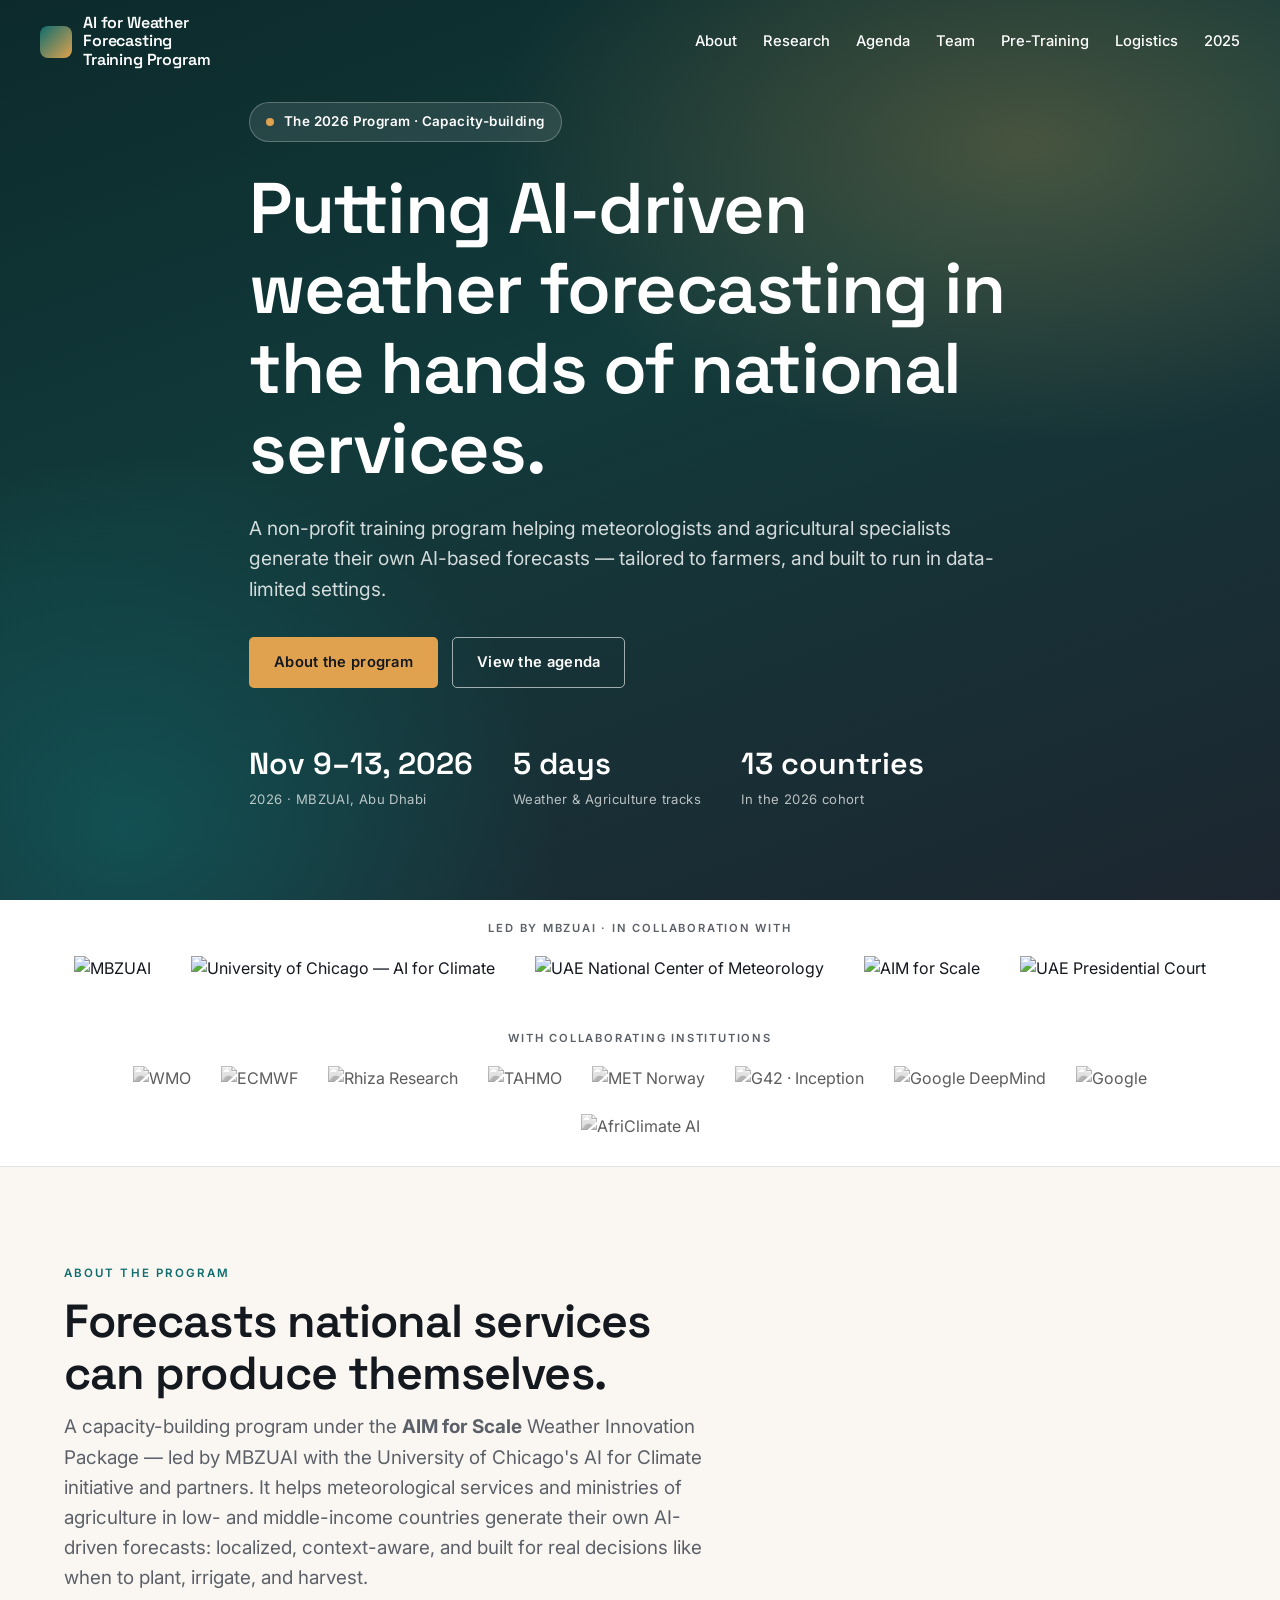
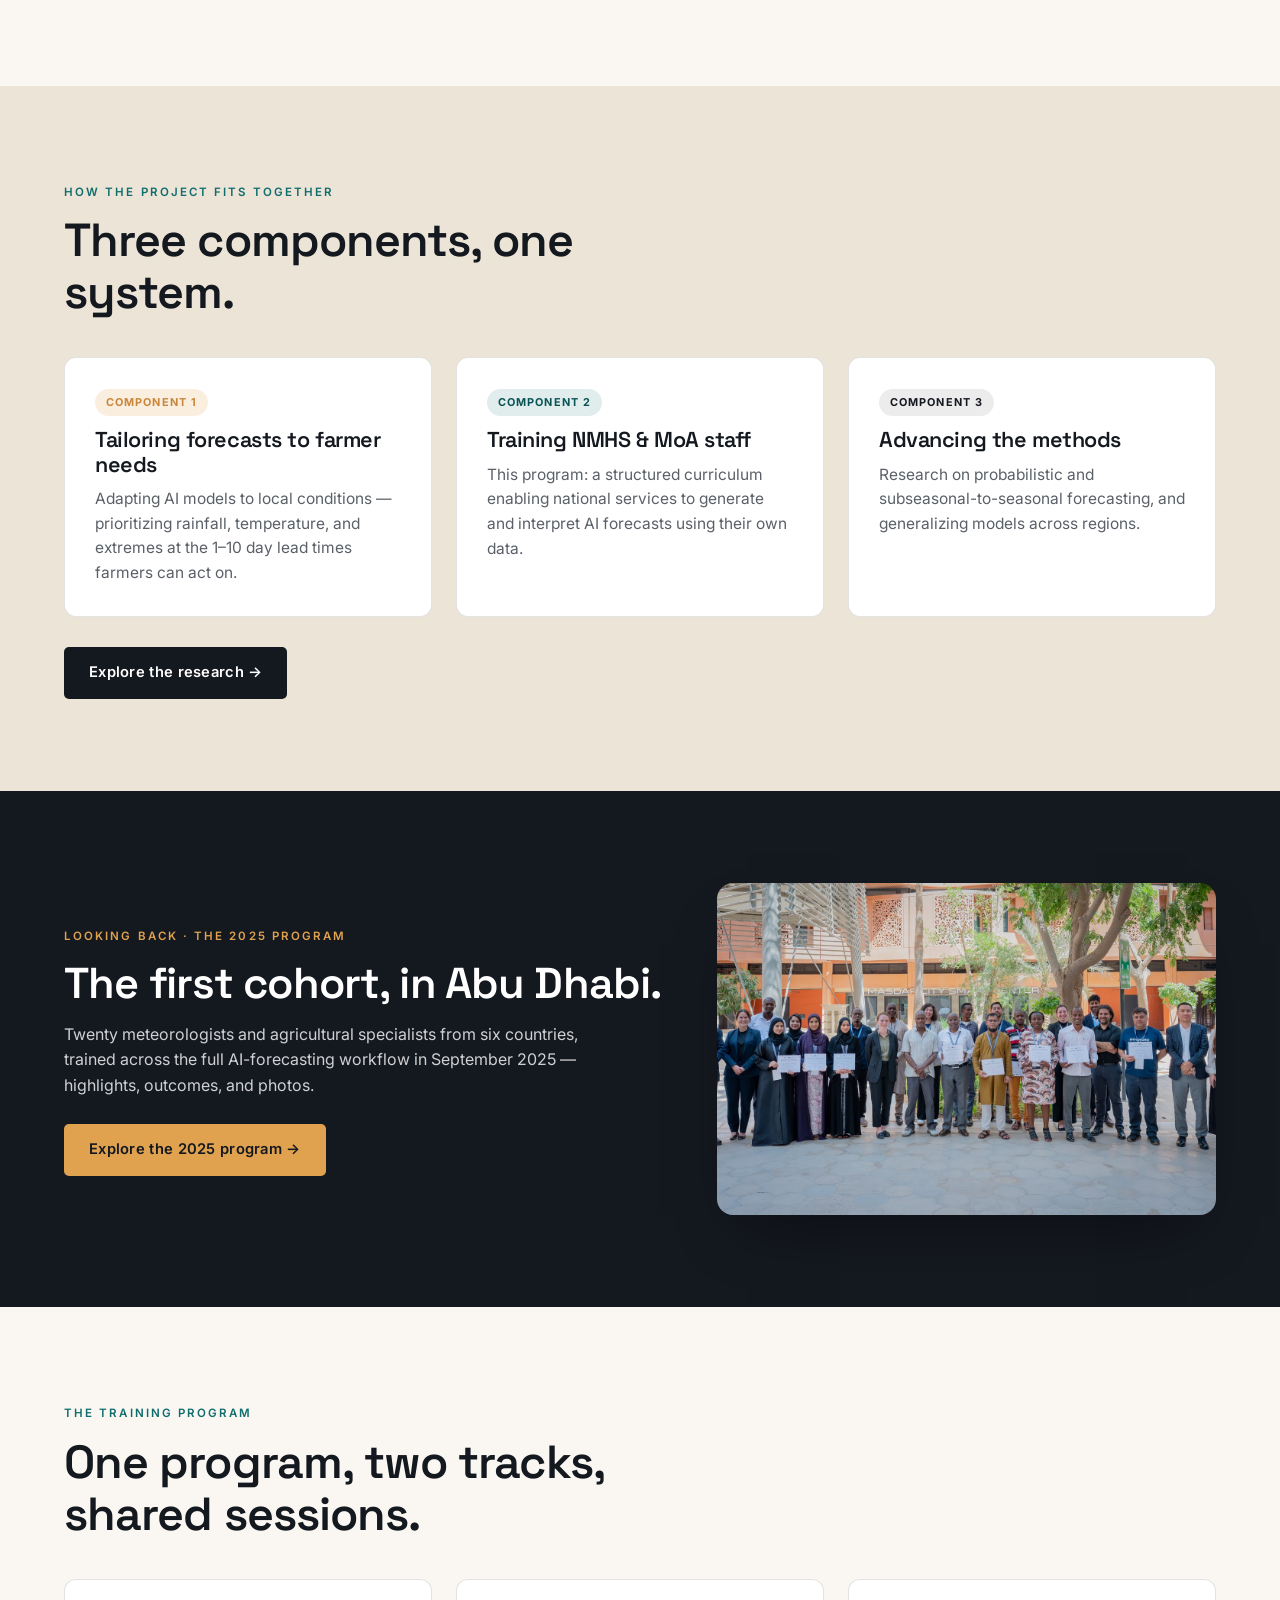
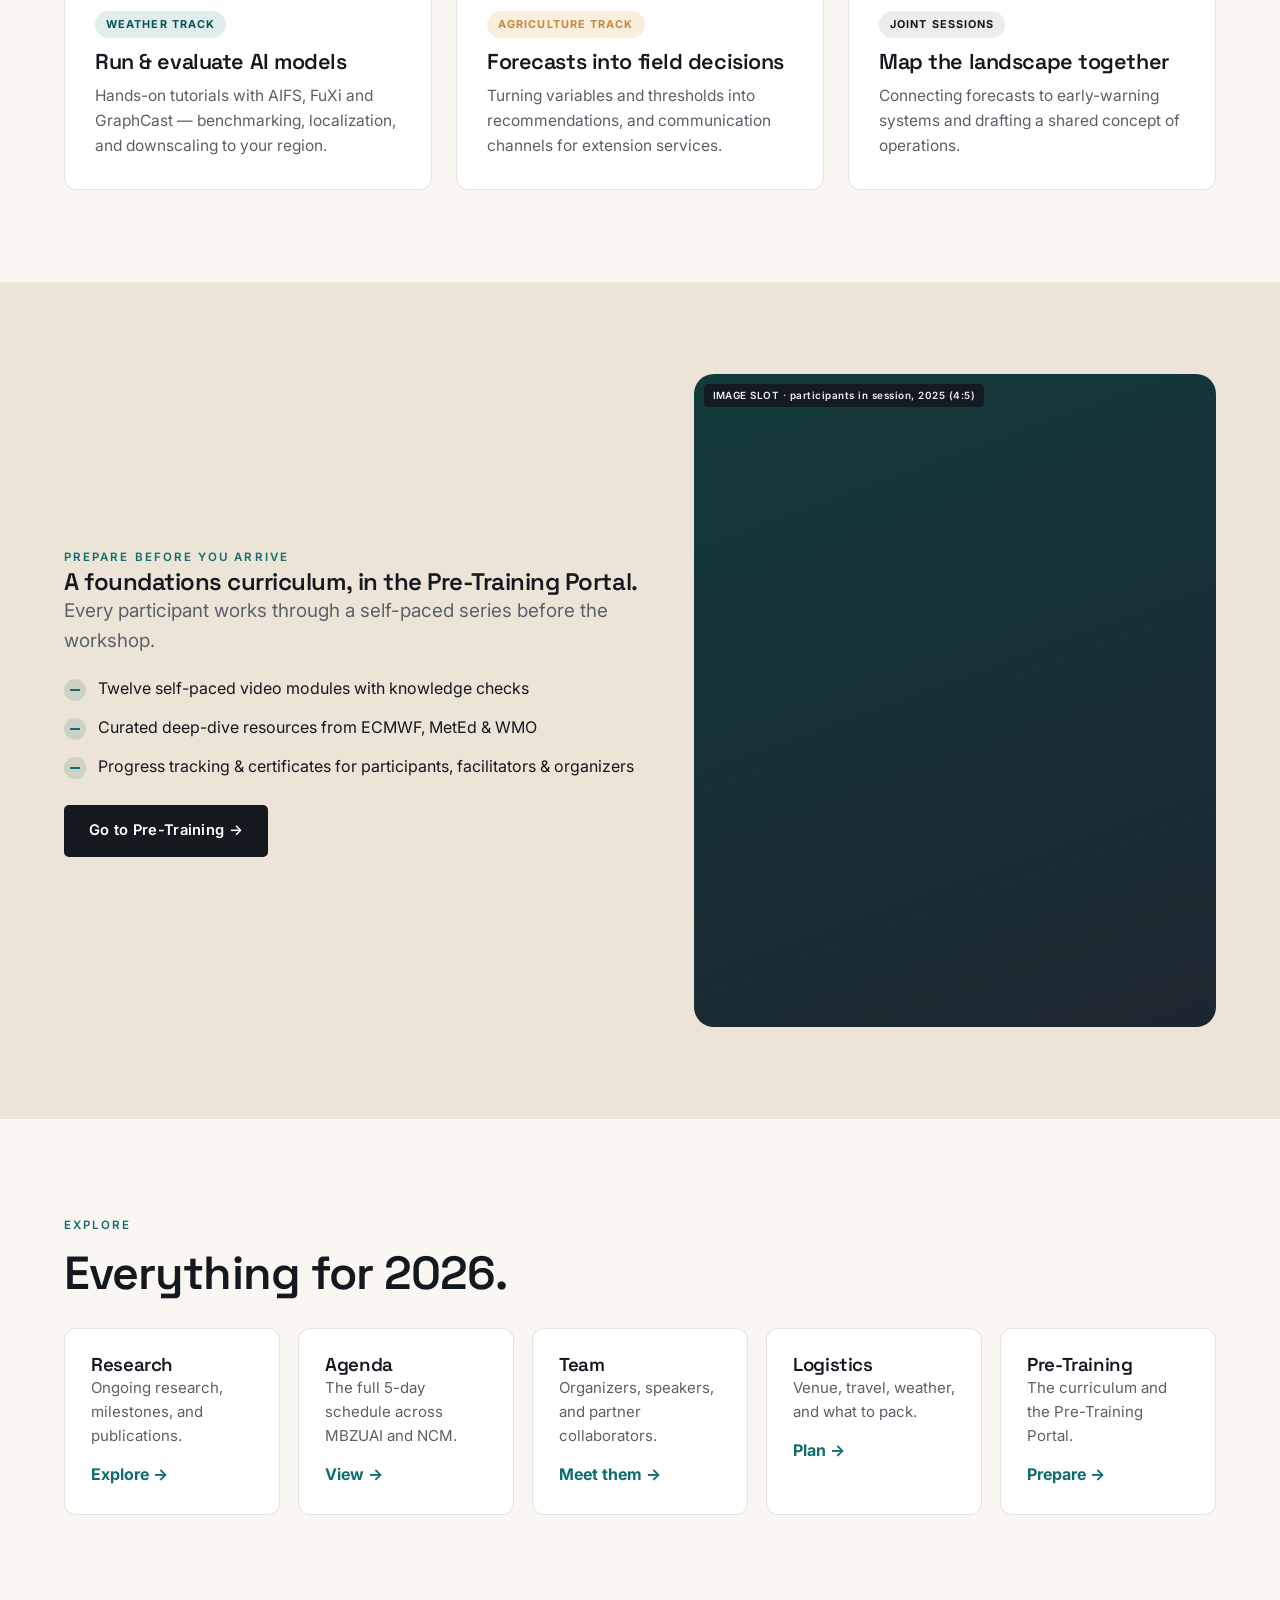
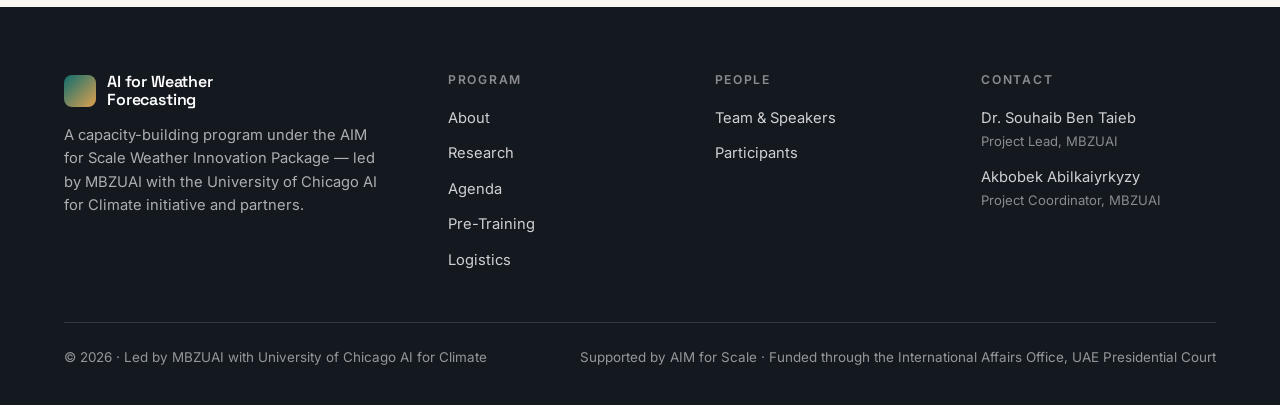
==== index.html @ da076595 "Add files via upload" ====
<!DOCTYPE html>
<html lang="en">
<head>
<meta charset="UTF-8">
<meta name="viewport" content="width=device-width, initial-scale=1.0">
<title>AI for Weather Forecasting Training Program · MBZUAI · AIM for Scale</title>
<meta name="description" content="A non-profit capacity-building program helping national meteorological services and ministries of agriculture generate AI-driven weather forecasts for farmers. The 2026 program · November 9–13, 2026 · MBZUAI, Abu Dhabi.">
<link rel="preconnect" href="https://fonts.googleapis.com">
<link rel="preconnect" href="https://fonts.gstatic.com" crossorigin>
<link href="https://fonts.googleapis.com/css2?family=Space+Grotesk:wght@400;500;600;700&family=Inter:wght@400;500;600;700&display=swap" rel="stylesheet">
<link rel="stylesheet" href="styles.css">
<style>
/* homepage-only hero */
.hero{position:relative;min-height:100vh;display:flex;align-items:center;color:#fff;overflow:hidden}
.hero-bg{position:absolute;inset:0;background:linear-gradient(160deg,#0c2a2b 0%,#123a3b 42%,#1d2630 100%);z-index:0}
.hero-bg::after{content:"";position:absolute;inset:0;background:
  radial-gradient(900px 500px at 80% 16%,rgba(224,162,78,.26),transparent 60%),
  radial-gradient(720px 620px at 10% 92%,rgba(15,109,110,.5),transparent 60%)}
.hero .wrap{position:relative;z-index:2;padding-top:72px;padding-bottom:60px}
.hero h1{font-size:clamp(2.5rem,5.6vw,4.6rem);max-width:17ch}
.hero .lead{color:rgba(255,255,255,.82);font-size:1.2rem;margin:24px 0 32px}
.pill{display:inline-flex;align-items:center;gap:10px;background:rgba(255,255,255,.1);border:1px solid rgba(255,255,255,.25);
  padding:8px 16px;border-radius:100px;font-size:.84rem;font-weight:600;letter-spacing:.03em;margin-bottom:26px}
.pill .dot{width:8px;height:8px;border-radius:50%;background:var(--amber)}
.hero-cta{display:flex;gap:14px;flex-wrap:wrap}
.hero .btn-outline{border-color:rgba(255,255,255,.6);color:#fff}
.hero .btn-outline:hover{background:#fff;color:var(--ink);border-color:#fff}
/* homepage nav: fixed, transparent over the dark hero, solid on scroll */
.nav{position:fixed;top:0;left:0;right:0;transition:background .3s,box-shadow .3s,backdrop-filter .3s}
.nav.attop{background:transparent;box-shadow:none;backdrop-filter:none;-webkit-backdrop-filter:none}
.nav.attop .brand,.nav.attop .links a{color:#fff}
.nav.attop .links a:hover{color:var(--amber)}
.nav.attop .burger{color:#fff}
.hero-meta{display:flex;gap:40px;margin-top:52px;flex-wrap:wrap}
.hero-meta .k{font-family:var(--serif);font-size:1.9rem;font-weight:600}
.hero-meta .l{font-size:.82rem;color:rgba(255,255,255,.7);letter-spacing:.03em}
.play{position:absolute;inset:0;display:flex;align-items:center;justify-content:center;z-index:4;cursor:pointer;background:linear-gradient(160deg,rgba(12,42,43,.35),rgba(29,38,48,.55))}
.play .btncircle{width:80px;height:80px;border-radius:50%;background:var(--amber);display:flex;align-items:center;justify-content:center;box-shadow:0 12px 30px rgba(0,0,0,.35);transition:.2s}
.play:hover .btncircle{transform:scale(1.07)}
.play .btncircle::after{content:"";border-left:25px solid var(--ink);border-top:15px solid transparent;border-bottom:15px solid transparent;margin-left:6px}
.stat-row{display:grid;grid-template-columns:repeat(4,1fr);gap:20px;margin:44px 0 8px}
.stat{border-top:2px solid rgba(255,255,255,.2);padding-top:18px}
.stat .fig{font-family:var(--serif);font-size:clamp(2.4rem,4.6vw,3.6rem);font-weight:600;line-height:1}
.stat .cap{color:rgba(255,255,255,.65);font-size:.9rem;margin-top:8px}
.flags{display:flex;gap:10px;flex-wrap:wrap;margin-top:16px}
.flags .flagchip{background:rgba(255,255,255,.08);border-color:rgba(255,255,255,.15);color:#fff}
.quotes{display:grid;grid-template-columns:1fr 1fr;gap:22px;margin-top:52px}
.quote{background:rgba(255,255,255,.05);border:1px solid rgba(255,255,255,.12);border-radius:16px;padding:32px}
.quote .qm{font-family:var(--serif);font-size:3rem;color:var(--amber);line-height:.5;height:24px}
.quote p{font-size:1.08rem;color:rgba(255,255,255,.92);margin:8px 0 18px}
.quote .who{display:flex;align-items:center;gap:12px}
.quote .who .av{width:42px;height:42px;border-radius:50%;background:linear-gradient(135deg,var(--teal),var(--amber));flex:0 0 auto}
.quote .who .nm{font-weight:600;font-size:.92rem}
.quote .who .rl{font-size:.8rem;color:rgba(255,255,255,.6)}
.tag-ph{display:inline-block;font-size:.64rem;font-weight:700;letter-spacing:.07em;color:var(--amber);border:1px dashed var(--amber);border-radius:4px;padding:2px 7px;margin-left:8px}
.gal{display:grid;grid-template-columns:repeat(4,1fr);grid-auto-rows:170px;gap:14px;margin-top:40px}
.gal .cell{background:var(--sand-2);border-radius:12px;position:relative}
.gal .cell.tall{grid-row:span 2}.gal .cell.wide{grid-column:span 2}
.gal .cell::before{content:"◱ Ed.1 photo";position:absolute;top:12px;left:12px;font-size:.7rem;color:rgba(20,24,31,.4);font-weight:600}
.split{display:grid;grid-template-columns:1.05fr .95fr;gap:52px;align-items:center}
.checklist{list-style:none;margin-top:20px;display:grid;gap:13px}
.checklist li{display:flex;gap:12px;font-size:1rem}
.checklist li::before{content:"";flex:0 0 auto;width:22px;height:22px;border-radius:50%;background:rgba(15,109,110,.14);
  background-image:linear-gradient(var(--teal),var(--teal));background-size:10px 2px;background-repeat:no-repeat;background-position:center;margin-top:3px}
.media-card{aspect-ratio:4/5;border-radius:20px;background:linear-gradient(160deg,#123a3b,#1d2630)}
.linkrow{display:grid;grid-template-columns:repeat(4,1fr);gap:18px;margin-top:8px}
.linkrow-5{grid-template-columns:repeat(5,1fr)}
.linkcard{background:#fff;border:1px solid var(--line);border-radius:12px;padding:26px;transition:.2s;display:block}
.linkcard:hover{transform:translateY(-4px);box-shadow:0 20px 40px -24px rgba(0,0,0,.22)}
.linkcard .ar{color:var(--teal);font-weight:700;margin-top:14px}
.split2025{display:grid;grid-template-columns:1.1fr .9fr;gap:44px;align-items:center}
.teaser-img{width:100%;border-radius:16px;box-shadow:0 30px 60px -30px rgba(0,0,0,.55);aspect-ratio:3/2;object-fit:cover}
.mini2025{display:grid;grid-template-columns:1fr 1fr;gap:18px}
.mini2025 .m{border-top:2px solid rgba(255,255,255,.2);padding-top:14px}
.mini2025 .f{font-family:var(--serif);font-size:2.4rem;font-weight:600;line-height:1}
.mini2025 .c{color:rgba(255,255,255,.65);font-size:.85rem;margin-top:4px}
@media(max-width:760px){.split2025{grid-template-columns:1fr;gap:28px}}
@media(max-width:900px){.stat-row{grid-template-columns:1fr 1fr}.quotes{grid-template-columns:1fr}.split{grid-template-columns:1fr;gap:30px}.linkrow{grid-template-columns:1fr 1fr}.gal{grid-template-columns:1fr 1fr}}
@media(max-width:560px){.stat-row,.linkrow,.gal{grid-template-columns:1fr}.hero-meta{gap:22px}}
</style>
</head>
<body>

<!-- NAV -->
<nav class="nav attop" id="nav">
  <div class="wrap nav-inner">
    <a class="brand" href="index.html"><span class="mark"></span>AI for Weather Forecasting<br>Training Program</a>
    <div class="links">
      <a href="#about">About</a><a href="research.html">Research</a>
      <a href="agenda.html">Agenda</a>
      <a href="team.html">Team</a>
      <a href="pre-training.html">Pre-Training</a>
      <a href="logistics.html">Logistics</a>
      <a href="2025.html">2025</a>
    </div>
    <button class="burger" id="burger" aria-label="Open menu"><span></span><span></span><span></span></button>
  </div>
</nav>
<div class="sheet" id="sheet">
  <div class="top"><span class="brand"><span class="mark"></span>AI for Weather Forecasting</span><button class="x" id="closeSheet">&times;</button></div>
  <a href="#about">About</a><a href="research.html">Research</a><a href="agenda.html">Agenda</a><a href="team.html">Team</a>
  <a href="pre-training.html">Pre-Training</a><a href="logistics.html">Logistics</a><a href="2025.html">2025</a>
</div>

<!-- HERO -->
<header class="hero">
  <div class="hero-bg"></div>
  <div class="wrap">
    <span class="pill"><span class="dot"></span>The 2026 Program · Capacity-building</span>
    <h1>Putting AI-driven weather forecasting in the hands of national services.</h1>
    <p class="lead">A non-profit training program helping meteorologists and agricultural specialists generate their own AI-based forecasts — tailored to farmers, and built to run in data-limited settings.</p>
    <div class="hero-cta">
      <a class="btn btn-accent" href="#about">About the program</a>
      <a class="btn btn-outline" href="agenda.html">View the agenda</a>
    </div>
    <div class="hero-meta">
      <div><div class="k">Nov 9–13, 2026</div><div class="l">2026 · MBZUAI, Abu Dhabi</div></div>
      <div><div class="k">5 days</div><div class="l">Weather &amp; Agriculture tracks</div></div>
      <div><div class="k">13 countries</div><div class="l">In the 2026 cohort</div></div>
    </div>
  </div>
</header>

<!-- PARTNER LOCKUP (real logos) -->
<div class="partners light">
  <div class="wrap">
    <div class="logolock">
      <span class="logolabel">Led by MBZUAI · in collaboration with</span>
      <div class="logorow">
        <img src="https://ai4farmcast.ai/assets/logos/mbzuai.jpg" alt="MBZUAI" loading="lazy">
        <img src="https://ai4farmcast.ai/assets/logos/uchicago.png" alt="University of Chicago — AI for Climate" loading="lazy">
        <img src="https://ai4farmcast.ai/assets/logos/ncmuae.png" alt="UAE National Center of Meteorology" loading="lazy">
        <img src="https://ai4farmcast.ai/assets/logos/aim4scale.png" alt="AIM for Scale" loading="lazy">
        <img src="https://ai4farmcast.ai/assets/logos/uaew.jpg" alt="UAE Presidential Court" loading="lazy">
      </div>
      <span class="logolabel" style="margin-top:4px">With collaborating institutions</span>
      <div class="logorow sm">
        <img src="https://ai4farmcast.ai/assets/logos/wmo.png" alt="WMO" loading="lazy">
        <img src="https://ai4farmcast.ai/assets/logos/ecmwf.png" alt="ECMWF" loading="lazy">
        <img src="https://ai4farmcast.ai/assets/logos/rhiza.png" alt="Rhiza Research" loading="lazy">
        <img src="https://ai4farmcast.ai/assets/logos/tahmo.png" alt="TAHMO" loading="lazy">
        <img src="https://ai4farmcast.ai/assets/logos/metnorway.png" alt="MET Norway" loading="lazy">
        <img src="https://ai4farmcast.ai/assets/logos/g42inception.png" alt="G42 · Inception" loading="lazy">
        <img src="https://ai4farmcast.ai/assets/logos/deepmind.png" alt="Google DeepMind" loading="lazy">
        <img src="https://ai4farmcast.ai/assets/logos/google.png" alt="Google" loading="lazy">
        <img src="https://ai4farmcast.ai/assets/logos/africlimate.png" alt="AfriClimate AI" loading="lazy">
      </div>
      <!-- Logos referenced from the current site. Host local copies at /assets/logos/ before launch. -->
    </div>
  </div>
</div>

<!-- ABOUT / MISSION -->
<section id="about">
  <div class="wrap reveal">
    <div class="sec-head">
      <span class="eyebrow">About the program</span>
      <h2>Forecasts national services can produce themselves.</h2>
      <p class="lead">A capacity-building program under the <strong>AIM for Scale</strong> Weather Innovation Package — led by MBZUAI with the University of Chicago's AI for Climate initiative and partners. It helps meteorological services and ministries of agriculture in low- and middle-income countries generate their own AI-driven forecasts: localized, context-aware, and built for real decisions like when to plant, irrigate, and harvest.</p>
    </div>
  </div>
</section>

<!-- THREE COMPONENTS -->
<section class="band">
  <div class="wrap reveal">
    <div class="sec-head" style="margin-bottom:38px">
      <span class="eyebrow">How the project fits together</span>
      <h2>Three components, one system.</h2>
    </div>
    <div class="grid-3">
      <div class="card">
        <span class="tracktag tt-ag">Component 1</span>
        <h3>Tailoring forecasts to farmer needs</h3>
        <p>Adapting AI models to local conditions — prioritizing rainfall, temperature, and extremes at the 1–10 day lead times farmers can act on.</p>
      </div>
      <div class="card">
        <span class="tracktag tt-weather">Component 2</span>
        <h3>Training NMHS &amp; MoA staff</h3>
        <p>This program: a structured curriculum enabling national services to generate and interpret AI forecasts using their own data.</p>
      </div>
      <div class="card">
        <span class="tracktag tt-joint">Component 3</span>
        <h3>Advancing the methods</h3>
        <p>Research on probabilistic and subseasonal-to-seasonal forecasting, and generalizing models across regions.</p>
      </div>
    </div>
    <div style="margin-top:30px"><a class="btn btn-primary" href="research.html">Explore the research →</a></div>
  </div>
</section>

<!-- 2025 TEASER (full program lives on 2025.html) -->
<section class="band-ink">
  <div class="wrap reveal">
    <div class="split2025">
      <div>
        <span class="eyebrow" style="color:var(--amber)">Looking back · The 2025 Program</span>
        <h2 style="color:#fff;font-size:clamp(1.9rem,3.6vw,2.7rem);margin:12px 0 14px">The first cohort, in Abu Dhabi.</h2>
        <p style="color:rgba(255,255,255,.8);max-width:52ch">Twenty meteorologists and agricultural specialists from six countries, trained across the full AI-forecasting workflow in September 2025 — highlights, outcomes, and photos.</p>
        <div style="margin-top:26px"><a class="btn btn-accent" href="2025.html">Explore the 2025 program →</a></div>
      </div>
      <img class="teaser-img" src="assets/2025-02.jpg" alt="The 2025 cohort with their certificates at MBZUAI, Abu Dhabi" loading="lazy">
    </div>
  </div>
</section>

<!-- TRACKS -->
<section>
  <div class="wrap reveal">
    <div class="sec-head" style="margin-bottom:38px">
      <span class="eyebrow">The training program</span>
      <h2>One program, two tracks, shared sessions.</h2>
    </div>
    <div class="grid-3">
      <div class="card"><span class="tracktag tt-weather">Weather Track</span><h3>Run &amp; evaluate AI models</h3><p>Hands-on tutorials with AIFS, FuXi and GraphCast — benchmarking, localization, and downscaling to your region.</p></div>
      <div class="card"><span class="tracktag tt-ag">Agriculture Track</span><h3>Forecasts into field decisions</h3><p>Turning variables and thresholds into recommendations, and communication channels for extension services.</p></div>
      <div class="card"><span class="tracktag tt-joint">Joint Sessions</span><h3>Map the landscape together</h3><p>Connecting forecasts to early-warning systems and drafting a shared concept of operations.</p></div>
    </div>
  </div>
</section>

<!-- PRE-TRAINING SPLIT -->
<section class="band">
  <div class="wrap reveal split">
    <div>
      <span class="eyebrow">Prepare before you arrive</span>
      <h2>A foundations curriculum, in the Pre-Training Portal.</h2>
      <p class="lead">Every participant works through a self-paced series before the workshop.</p>
      <ul class="checklist">
        <li>Twelve self-paced video modules with knowledge checks</li>
        <li>Curated deep-dive resources from ECMWF, MetEd &amp; WMO</li>
        <li>Progress tracking &amp; certificates for participants, facilitators &amp; organizers</li>
      </ul>
      <div style="margin-top:26px"><a class="btn btn-primary" href="pre-training.html">Go to Pre-Training →</a></div>
    </div>
    <div class="media-card note" data-note="IMAGE SLOT · participants in session, 2025 (4:5)"></div>
  </div>
</section>

<!-- QUICK LINKS -->
<section>
  <div class="wrap reveal">
    <div class="sec-head" style="margin-bottom:28px"><span class="eyebrow">Explore</span><h2>Everything for 2026.</h2></div>
    <div class="linkrow linkrow-5">
      <a class="linkcard" href="research.html"><h3>Research</h3><p style="color:var(--muted);font-size:.94rem">Ongoing research, milestones, and publications.</p><div class="ar">Explore →</div></a>
      <a class="linkcard" href="agenda.html"><h3>Agenda</h3><p style="color:var(--muted);font-size:.94rem">The full 5-day schedule across MBZUAI and NCM.</p><div class="ar">View →</div></a>
      <a class="linkcard" href="team.html"><h3>Team</h3><p style="color:var(--muted);font-size:.94rem">Organizers, speakers, and partner collaborators.</p><div class="ar">Meet them →</div></a>
      <a class="linkcard" href="logistics.html"><h3>Logistics</h3><p style="color:var(--muted);font-size:.94rem">Venue, travel, weather, and what to pack.</p><div class="ar">Plan →</div></a>
      <a class="linkcard" href="pre-training.html"><h3>Pre-Training</h3><p style="color:var(--muted);font-size:.94rem">The curriculum and the Pre-Training Portal.</p><div class="ar">Prepare →</div></a>
    </div>
  </div>
</section>

<!-- FOOTER -->
<footer>
  <div class="wrap">
    <div class="foot-grid">
      <div>
        <span class="brand"><span class="mark"></span>AI for Weather Forecasting</span>
        <p class="foot-note">A capacity-building program under the AIM for Scale Weather Innovation Package — led by MBZUAI with the University of Chicago AI for Climate initiative and partners.</p>
      </div>
      <div><h4>Program</h4><a href="#about">About</a><a href="research.html">Research</a><a href="agenda.html">Agenda</a><a href="pre-training.html">Pre-Training</a><a href="logistics.html">Logistics</a></div>
      <div><h4>People</h4><a href="team.html">Team &amp; Speakers</a><a href="participants.html">Participants</a></div>
      <div><h4>Contact</h4>
        <a href="mailto:Souhaib.BenTaieb@mbzuai.ac.ae">Dr. Souhaib Ben Taieb<br><span style="color:rgba(255,255,255,.5);font-size:.82rem">Project Lead, MBZUAI</span></a>
        <a href="mailto:Akbobek.Abilkaiyrkyzy@mbzuai.ac.ae">Akbobek Abilkaiyrkyzy<br><span style="color:rgba(255,255,255,.5);font-size:.82rem">Project Coordinator, MBZUAI</span></a>
      </div>
    </div>
    <div class="foot-bottom">
      <span>© 2026 · Led by MBZUAI with University of Chicago AI for Climate</span>
      <span>Supported by AIM for Scale · Funded through the International Affairs Office, UAE Presidential Court</span>
    </div>
  </div>
</footer>

<script>
const nav=document.getElementById('nav');
const setNav=()=>nav.classList.toggle('attop',window.scrollY<40);
setNav();window.addEventListener('scroll',setNav,{passive:true});
const sheet=document.getElementById('sheet');
document.getElementById('burger').onclick=()=>sheet.classList.add('open');
document.getElementById('closeSheet').onclick=()=>sheet.classList.remove('open');
sheet.querySelectorAll('a').forEach(a=>a.onclick=()=>sheet.classList.remove('open'));
const io=new IntersectionObserver(es=>es.forEach(e=>{if(e.isIntersecting){e.target.classList.add('in');io.unobserve(e.target);}}),{threshold:.12});
document.querySelectorAll('.reveal').forEach(el=>io.observe(el));
</script>
</body>
</html>
---- styles.css ----
/* ============================================================
   AI Weather Forecasting Training Program — shared design system
   Used by: index.html, pre-training.html, agenda.html,
            team.html, logistics.html
   ============================================================ */

:root{
  --ink:#14181F; --paper:#FAF7F2; --sand:#ECE4D6; --sand-2:#E3D8C4;
  --teal:#0F6D6E; --teal-d:#0A5354; --amber:#E0A24E; --amber-d:#C9863A;
  --muted:#5B6068; --line:rgba(20,24,31,.12);
  --serif:'Space Grotesk','Inter',system-ui,sans-serif; --sans:'Inter',system-ui,sans-serif;
  --wrap:1200px;
}
*{box-sizing:border-box;margin:0;padding:0}
html{scroll-behavior:smooth}
body{font-family:var(--sans);color:var(--ink);background:var(--paper);line-height:1.6;-webkit-font-smoothing:antialiased}
img{max-width:100%;display:block}
a{color:inherit;text-decoration:none}
.wrap{max-width:var(--wrap);margin:0 auto;padding:0 24px}
h1,h2,h3,h4{font-family:var(--serif);font-weight:600;line-height:1.12;letter-spacing:-.02em}
.eyebrow{font-family:var(--sans);font-weight:600;font-size:.72rem;letter-spacing:.18em;text-transform:uppercase;color:var(--teal)}
.lead{font-size:1.18rem;color:var(--muted);max-width:64ch}
.center{text-align:center}
.mx{margin-left:auto;margin-right:auto}

/* annotation flag for placeholder assets/copy */
.note{position:relative}
.note::after{content:attr(data-note);position:absolute;top:10px;left:10px;background:var(--ink);color:#fff;font-family:var(--sans);
  font-size:.62rem;font-weight:600;letter-spacing:.05em;padding:5px 9px;border-radius:4px;max-width:82%;line-height:1.35;z-index:3;opacity:.92}

/* ---------- buttons ---------- */
.btn{display:inline-flex;align-items:center;gap:8px;font-family:var(--sans);font-weight:600;font-size:.92rem;letter-spacing:.02em;
  padding:13px 24px;border-radius:5px;border:1.5px solid transparent;cursor:pointer;transition:.15s;white-space:nowrap}
.btn-primary{background:var(--ink);color:#fff}.btn-primary:hover{background:#000}
.btn-accent{background:var(--amber);color:var(--ink)}.btn-accent:hover{background:var(--amber-d)}
.btn-teal{background:var(--teal);color:#fff}.btn-teal:hover{background:var(--teal-d)}
.btn-outline{border-color:var(--ink);color:var(--ink)}.btn-outline:hover{background:var(--ink);color:#fff}
.btn-lg{padding:16px 32px;font-size:1.02rem}
.btn[disabled],.btn.is-disabled{background:var(--sand-2);color:var(--muted);cursor:not-allowed;border-color:transparent}

/* ---------- nav + partner lockup ---------- */
.nav{position:sticky;top:0;z-index:50;background:rgba(250,247,242,.92);backdrop-filter:blur(10px);box-shadow:0 1px 0 var(--line)}
.nav.overhero{background:transparent;box-shadow:none}
.nav-inner{display:flex;align-items:center;justify-content:space-between;gap:24px;padding:14px 0}
.brand{display:flex;align-items:center;gap:11px;font-family:var(--serif);font-weight:600;font-size:1rem;line-height:1.15;letter-spacing:-.01em;max-width:22ch}
.brand .mark{width:32px;height:32px;border-radius:8px;background:linear-gradient(135deg,var(--teal),var(--amber));flex:0 0 auto}
.nav.overhero .brand,.nav.overhero .links a{color:#fff}
.links{display:flex;align-items:center;gap:26px}
.links a{font-size:.92rem;font-weight:500;padding:4px 0}
.links a:hover{color:var(--teal)}
.nav.overhero .links a:hover{color:var(--amber)}
.links a.active{color:var(--teal);border-bottom:2px solid var(--teal)}
.nav.overhero .links a.active{color:#fff;border-color:var(--amber)}
.burger{display:none;flex-direction:column;gap:5px;background:none;border:0;cursor:pointer;padding:6px;color:var(--ink)}
.nav.overhero .burger{color:#fff}
.burger span{width:24px;height:2px;background:currentColor}

/* partner strip — the co-branded identity */
.partners{background:var(--ink);color:#fff;padding:20px 0}
.partners.light{background:#fff;color:var(--ink);border-bottom:1px solid var(--line)}
.partners-inner{display:flex;align-items:center;gap:14px 30px;flex-wrap:wrap;justify-content:center}
.partners .plabel{font-size:.7rem;letter-spacing:.16em;text-transform:uppercase;color:rgba(255,255,255,.5)}
.partners.light .plabel{color:var(--muted)}
.plogo{height:38px;padding:7px 15px;border:1px solid rgba(255,255,255,.2);border-radius:7px;display:flex;align-items:center;
  font-weight:600;font-size:.8rem;letter-spacing:.01em;color:rgba(255,255,255,.9);background:rgba(255,255,255,.04)}
.partners.light .plogo{border-color:var(--line);color:var(--ink);background:var(--sand)}
.plogo.support{opacity:.85;font-weight:500}

/* image-based partner lockup */
.logolock{display:flex;flex-direction:column;gap:18px;align-items:center;text-align:center}
.logolabel{font-size:.7rem;letter-spacing:.16em;text-transform:uppercase;color:var(--muted);font-weight:600}
.logorow{display:flex;align-items:center;justify-content:center;gap:20px 40px;flex-wrap:wrap}
.logorow img{height:52px;width:auto;object-fit:contain}
.logorow.sm{gap:16px 30px}
.logorow.sm img{height:32px;filter:grayscale(1);opacity:.7;transition:.2s}
.logorow.sm img:hover{filter:none;opacity:1}
.logodiv{width:1px;height:34px;background:var(--line)}
@media(max-width:560px){.logorow img{height:40px}.logorow.sm img{height:26px}}

/* mobile sheet */
.sheet{position:fixed;inset:0;background:var(--paper);z-index:60;transform:translateX(100%);transition:transform .3s;display:flex;flex-direction:column;padding:24px}
.sheet.open{transform:none}
.sheet .top{display:flex;justify-content:space-between;align-items:center;margin-bottom:28px}
.sheet a{font-family:var(--serif);font-size:1.5rem;padding:13px 0;border-bottom:1px solid var(--line)}
.x{background:none;border:0;font-size:1.9rem;cursor:pointer;line-height:1}

/* ---------- sections ---------- */
section{padding:92px 0}
.band{background:var(--sand)}
.band-ink{background:var(--ink);color:#fff}
.reveal{opacity:0;transform:translateY(24px);transition:opacity .6s ease-out,transform .6s ease-out}
.reveal.in{opacity:1;transform:none}
.sec-head{max-width:66ch}
.sec-head h2{font-size:clamp(1.9rem,3.8vw,2.9rem);margin:12px 0}

/* page hero (interior pages) */
.pagehero{background:linear-gradient(160deg,#0c2a2b,#123a3b 55%,#1d2630);color:#fff;padding:120px 0 64px}
.pagehero .lead{color:rgba(255,255,255,.82)}
.pagehero h1{font-size:clamp(2.3rem,5vw,3.7rem);max-width:20ch;margin:14px 0 16px}
.pagehero.overlap{padding-bottom:120px}

/* ---------- cards ---------- */
.grid-2{display:grid;grid-template-columns:repeat(2,1fr);gap:24px}
.grid-3{display:grid;grid-template-columns:repeat(3,1fr);gap:24px}
.grid-4{display:grid;grid-template-columns:repeat(4,1fr);gap:22px}
.card{background:#fff;border:1px solid var(--line);border-radius:12px;padding:30px;transition:transform .2s,box-shadow .2s}
.card:hover{transform:translateY(-4px);box-shadow:0 20px 40px -24px rgba(0,0,0,.25)}
.card h3{font-size:1.35rem;margin:12px 0 10px}
.card p{color:var(--muted);font-size:.97rem}

/* person card */
.person{background:#fff;border:1px solid var(--line);border-radius:14px;overflow:hidden;transition:transform .2s,box-shadow .2s;display:flex;flex-direction:column}
.person:hover{transform:translateY(-4px);box-shadow:0 20px 40px -24px rgba(0,0,0,.25)}
.person .ph{aspect-ratio:1/1;background:linear-gradient(150deg,var(--sand-2),#cdbfa4);position:relative;overflow:hidden}
.person .ph img{position:absolute;inset:0;width:100%;height:100%;object-fit:cover}
.person .ph .initials{position:absolute;inset:0;display:flex;align-items:center;justify-content:center;font-family:var(--serif);font-size:2.2rem;color:rgba(20,24,31,.32)}
.person .pb{padding:18px 20px}
.person .pn{font-family:var(--serif);font-size:1.15rem;font-weight:600}
.person .pr{color:var(--teal);font-size:.82rem;font-weight:600;margin-top:3px}
.person .po{color:var(--muted);font-size:.86rem;margin-top:2px}
.flagchip{display:inline-flex;align-items:center;gap:6px;background:var(--sand);border:1px solid var(--line);border-radius:100px;padding:5px 12px;font-size:.82rem;font-weight:500}

/* track tags */
.tracktag{display:inline-block;font-size:.68rem;font-weight:700;letter-spacing:.1em;text-transform:uppercase;padding:5px 11px;border-radius:100px}
.tt-weather{background:rgba(15,109,110,.12);color:var(--teal-d)}
.tt-ag{background:rgba(224,162,78,.18);color:var(--amber-d)}
.tt-joint{background:rgba(20,24,31,.08);color:var(--ink)}

/* video embed */
.embed-16x9{position:relative;aspect-ratio:16/9;border-radius:20px;overflow:hidden;background:#0c2a2b;box-shadow:0 30px 60px -30px rgba(0,0,0,.4)}
.embed-16x9 video,.embed-16x9 iframe{position:absolute;inset:0;width:100%;height:100%;object-fit:cover;border:0}

/* ---------- footer ---------- */
footer{background:var(--ink);color:#fff;padding:66px 0 36px}
.foot-grid{display:grid;grid-template-columns:1.5fr 1fr 1fr 1fr;gap:32px}
footer .brand{color:#fff}
footer h4{font-family:var(--sans);font-size:.76rem;letter-spacing:.14em;text-transform:uppercase;color:rgba(255,255,255,.5);margin-bottom:14px}
footer a{display:block;color:rgba(255,255,255,.8);font-size:.92rem;padding:6px 0}
footer a:hover{color:var(--amber)}
.foot-note{color:rgba(255,255,255,.65);font-size:.92rem;margin-top:14px;max-width:36ch}
.foot-bottom{border-top:1px solid rgba(255,255,255,.14);margin-top:44px;padding-top:24px;display:flex;justify-content:space-between;gap:16px;flex-wrap:wrap;color:rgba(255,255,255,.55);font-size:.84rem}

/* ---------- responsive ---------- */
@media(max-width:900px){
  .links,.nav .btn.deskonly{display:none}
  .burger{display:flex}
  .grid-4{grid-template-columns:repeat(2,1fr)}
  .grid-3{grid-template-columns:1fr 1fr}
  section{padding:64px 0}
  .foot-grid{grid-template-columns:1fr 1fr}
  .pagehero{padding:100px 0 52px}
}
@media(max-width:560px){
  .grid-2,.grid-3,.grid-4,.foot-grid{grid-template-columns:1fr}
  .note::after{max-width:92%}
}
@media(prefers-reduced-motion:reduce){.reveal{opacity:1;transform:none;transition:none}html{scroll-behavior:auto}}
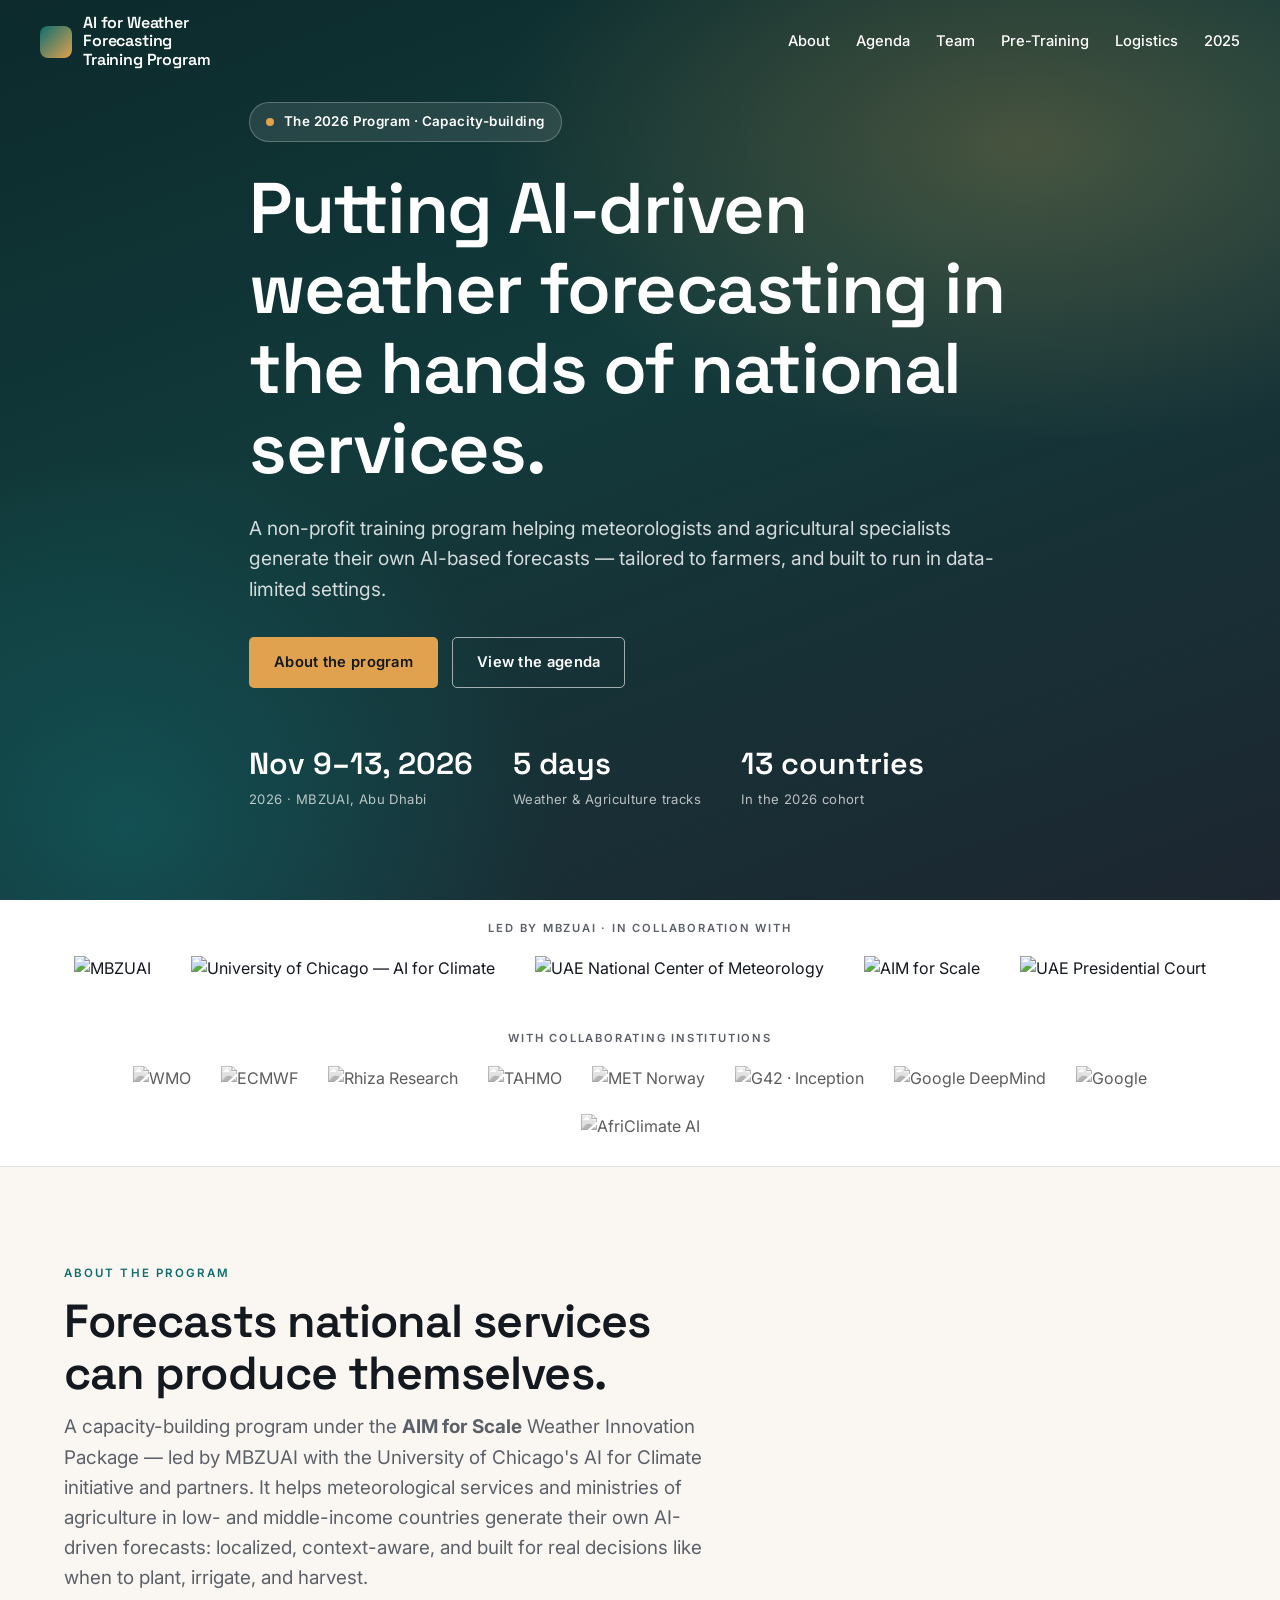
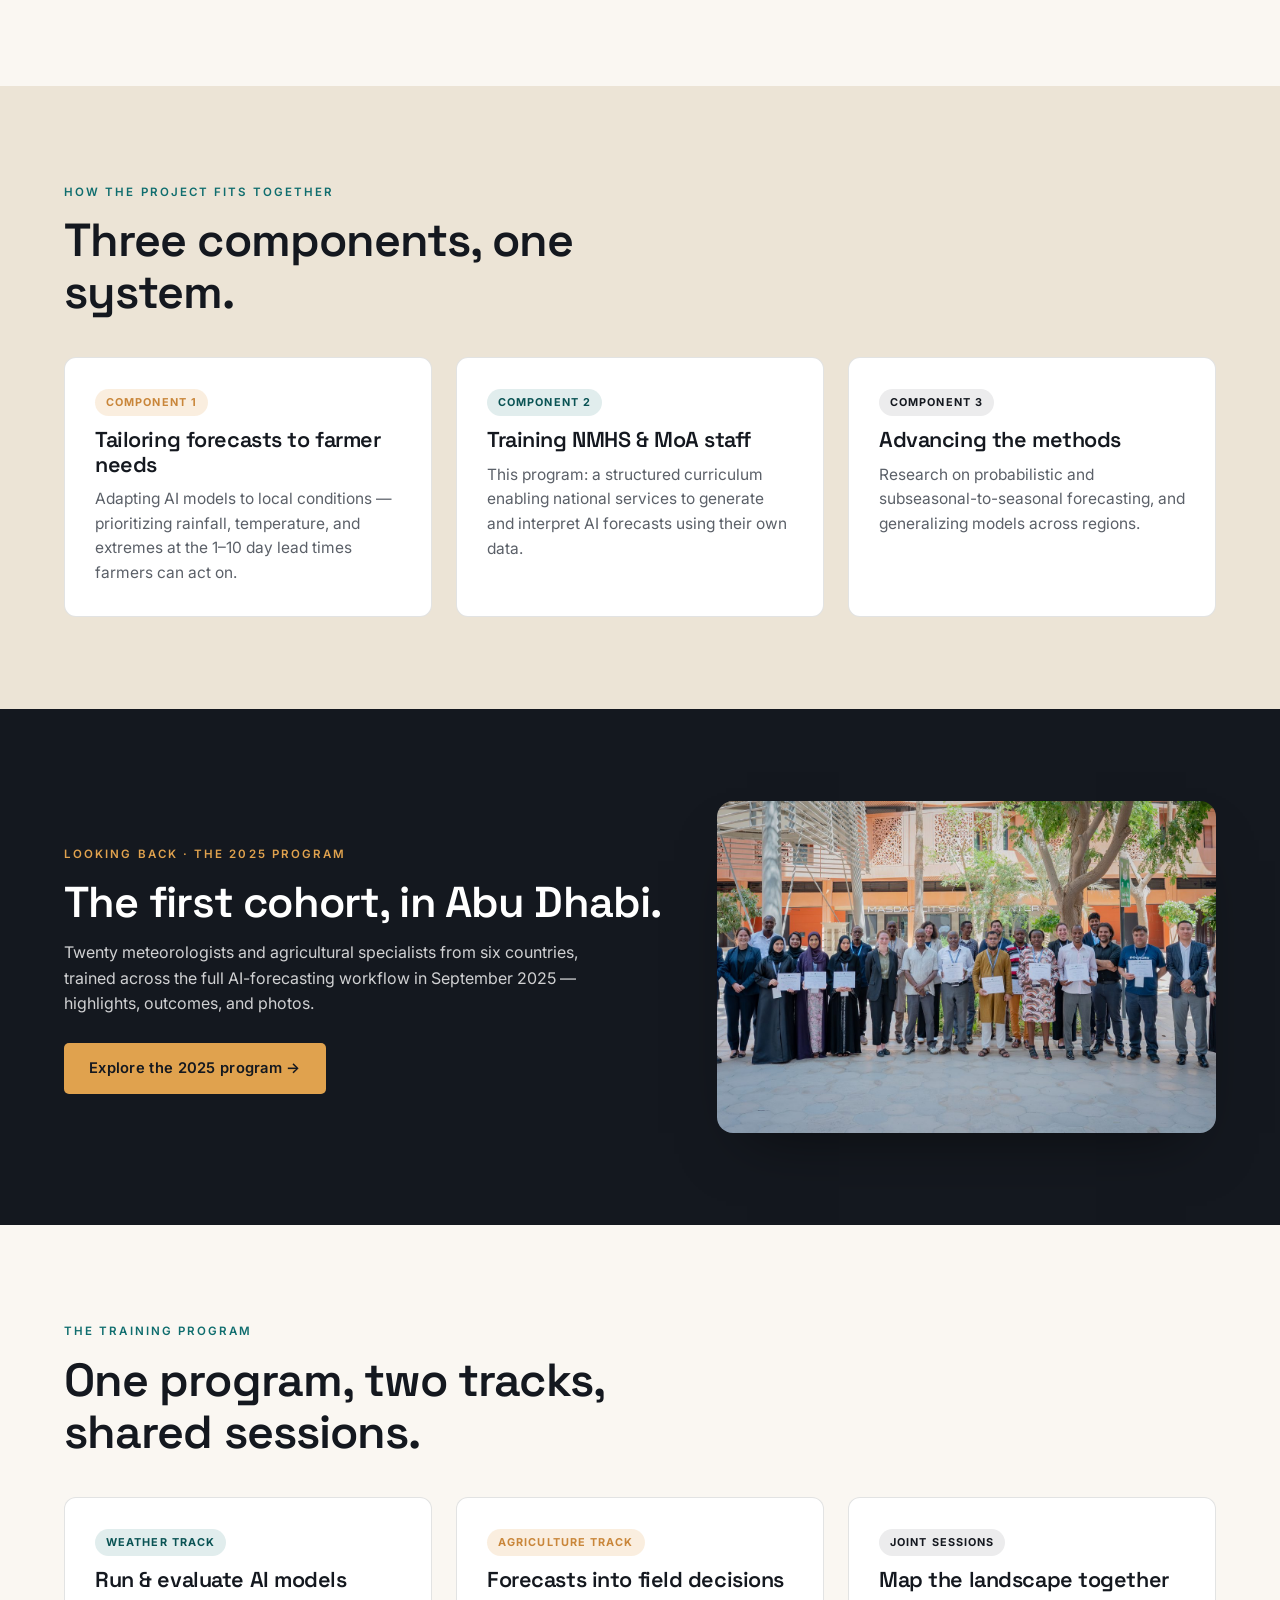
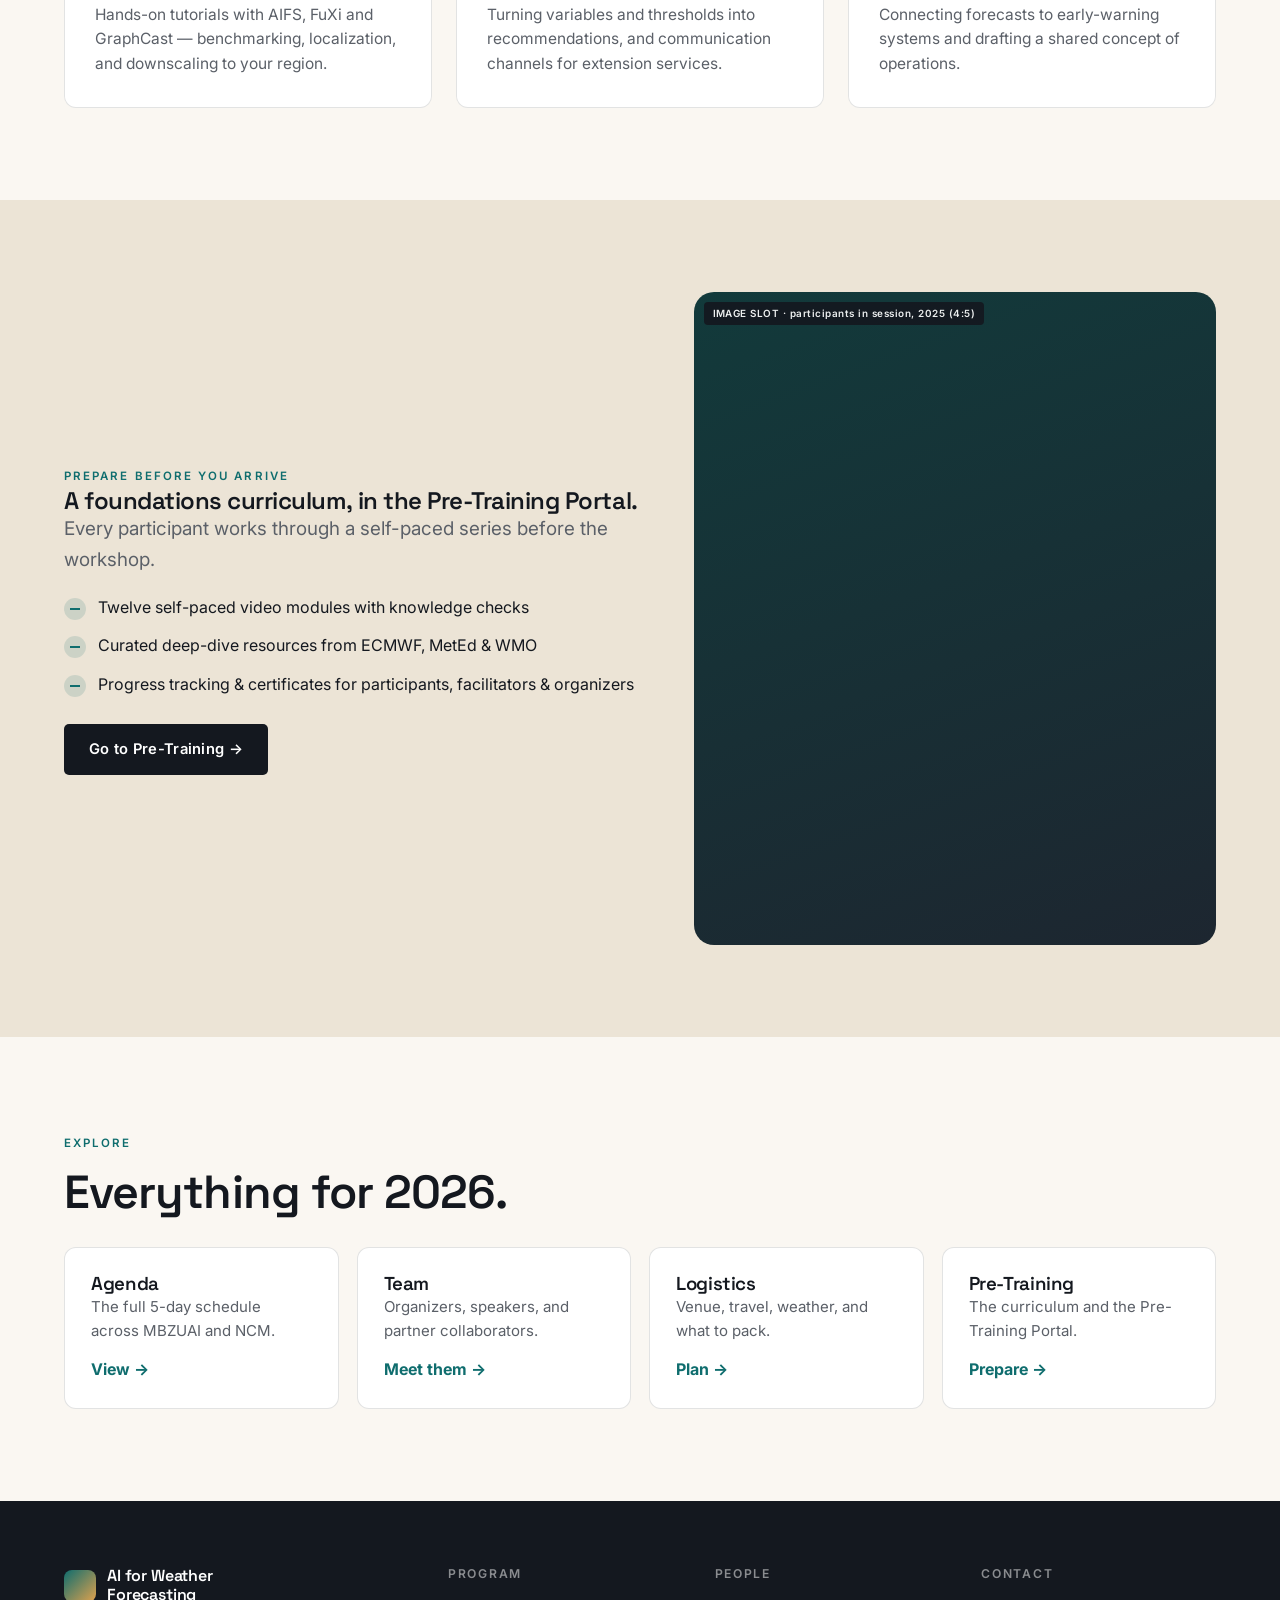
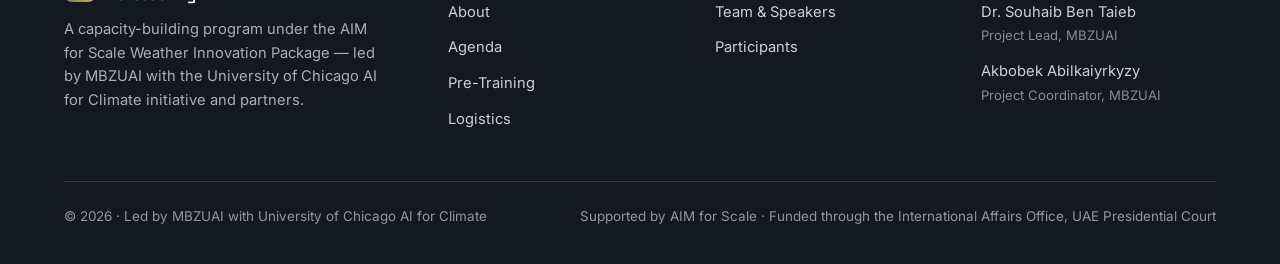
==== commit 0407f7de: "Disable research sectio" ====
--- a/index.html
+++ b/index.html
@@ -86,7 +86,7 @@
   <div class="wrap nav-inner">
     <a class="brand" href="index.html"><span class="mark"></span>AI for Weather Forecasting<br>Training Program</a>
     <div class="links">
-      <a href="#about">About</a><a href="research.html">Research</a>
+      <a href="#about">About</a>
       <a href="agenda.html">Agenda</a>
       <a href="team.html">Team</a>
       <a href="pre-training.html">Pre-Training</a>
@@ -98,7 +98,7 @@
 </nav>
 <div class="sheet" id="sheet">
   <div class="top"><span class="brand"><span class="mark"></span>AI for Weather Forecasting</span><button class="x" id="closeSheet">&times;</button></div>
-  <a href="#about">About</a><a href="research.html">Research</a><a href="agenda.html">Agenda</a><a href="team.html">Team</a>
+  <a href="#about">About</a><a href="agenda.html">Agenda</a><a href="team.html">Team</a>
   <a href="pre-training.html">Pre-Training</a><a href="logistics.html">Logistics</a><a href="2025.html">2025</a>
 </div>
 
@@ -185,7 +185,6 @@
         <p>Research on probabilistic and subseasonal-to-seasonal forecasting, and generalizing models across regions.</p>
       </div>
     </div>
-    <div style="margin-top:30px"><a class="btn btn-primary" href="research.html">Explore the research →</a></div>
   </div>
 </section>
 
@@ -241,8 +240,7 @@
 <section>
   <div class="wrap reveal">
     <div class="sec-head" style="margin-bottom:28px"><span class="eyebrow">Explore</span><h2>Everything for 2026.</h2></div>
-    <div class="linkrow linkrow-5">
-      <a class="linkcard" href="research.html"><h3>Research</h3><p style="color:var(--muted);font-size:.94rem">Ongoing research, milestones, and publications.</p><div class="ar">Explore →</div></a>
+    <div class="linkrow">
       <a class="linkcard" href="agenda.html"><h3>Agenda</h3><p style="color:var(--muted);font-size:.94rem">The full 5-day schedule across MBZUAI and NCM.</p><div class="ar">View →</div></a>
       <a class="linkcard" href="team.html"><h3>Team</h3><p style="color:var(--muted);font-size:.94rem">Organizers, speakers, and partner collaborators.</p><div class="ar">Meet them →</div></a>
       <a class="linkcard" href="logistics.html"><h3>Logistics</h3><p style="color:var(--muted);font-size:.94rem">Venue, travel, weather, and what to pack.</p><div class="ar">Plan →</div></a>
@@ -259,7 +257,7 @@
         <span class="brand"><span class="mark"></span>AI for Weather Forecasting</span>
         <p class="foot-note">A capacity-building program under the AIM for Scale Weather Innovation Package — led by MBZUAI with the University of Chicago AI for Climate initiative and partners.</p>
       </div>
-      <div><h4>Program</h4><a href="#about">About</a><a href="research.html">Research</a><a href="agenda.html">Agenda</a><a href="pre-training.html">Pre-Training</a><a href="logistics.html">Logistics</a></div>
+      <div><h4>Program</h4><a href="#about">About</a><a href="agenda.html">Agenda</a><a href="pre-training.html">Pre-Training</a><a href="logistics.html">Logistics</a></div>
       <div><h4>People</h4><a href="team.html">Team &amp; Speakers</a><a href="participants.html">Participants</a></div>
       <div><h4>Contact</h4>
         <a href="mailto:Souhaib.BenTaieb@mbzuai.ac.ae">Dr. Souhaib Ben Taieb<br><span style="color:rgba(255,255,255,.5);font-size:.82rem">Project Lead, MBZUAI</span></a>
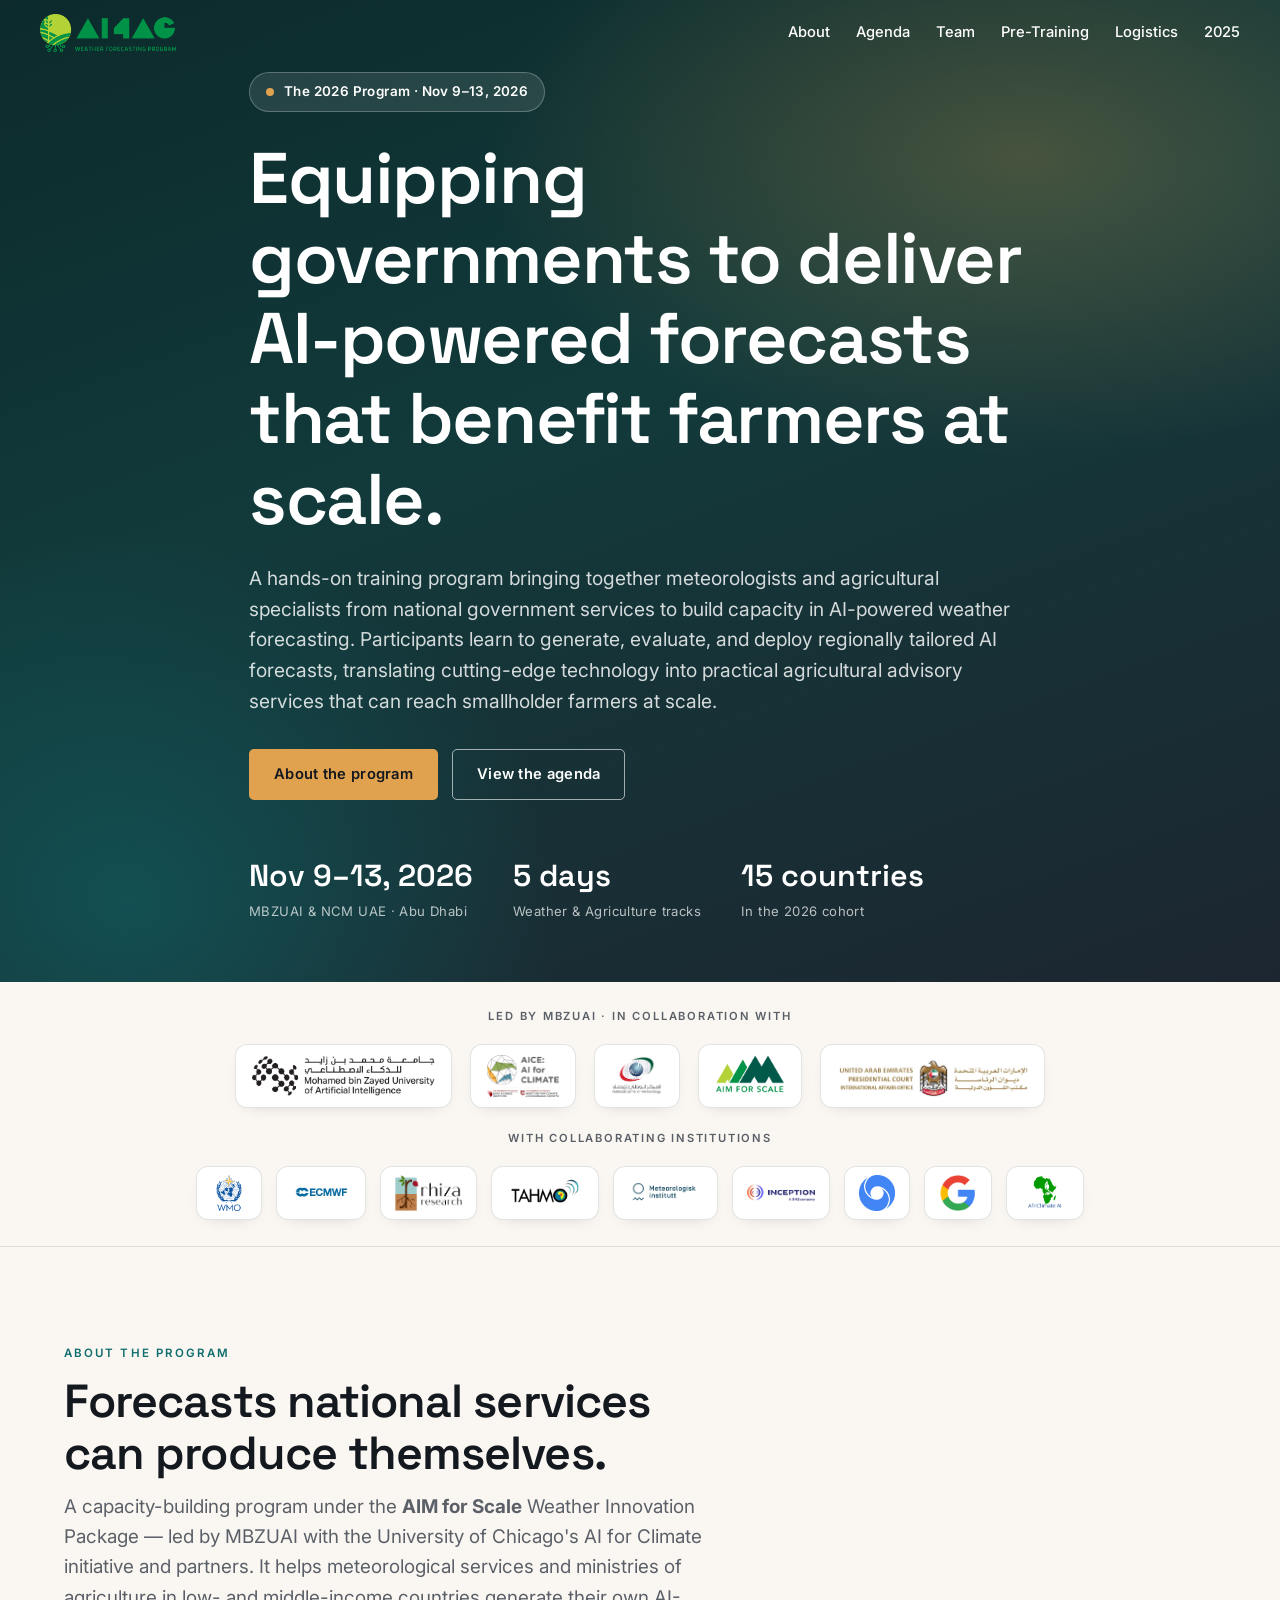
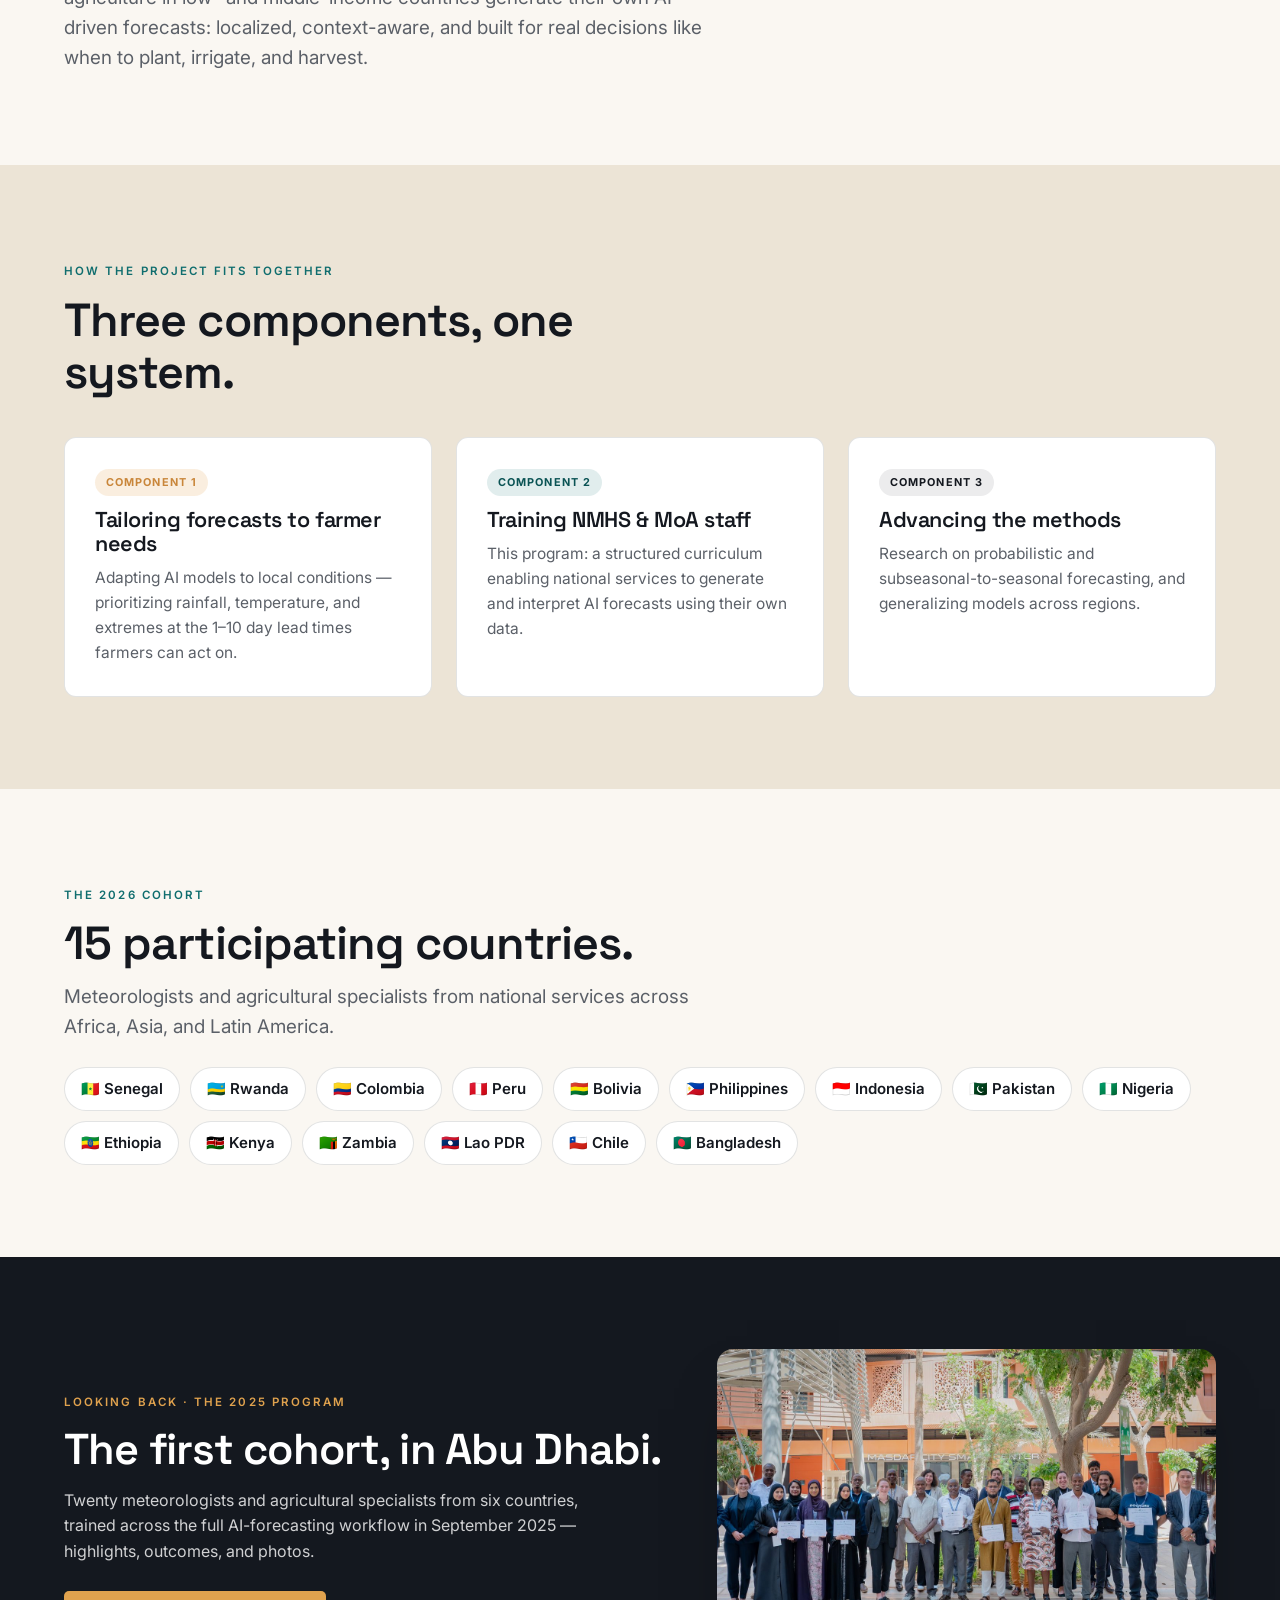
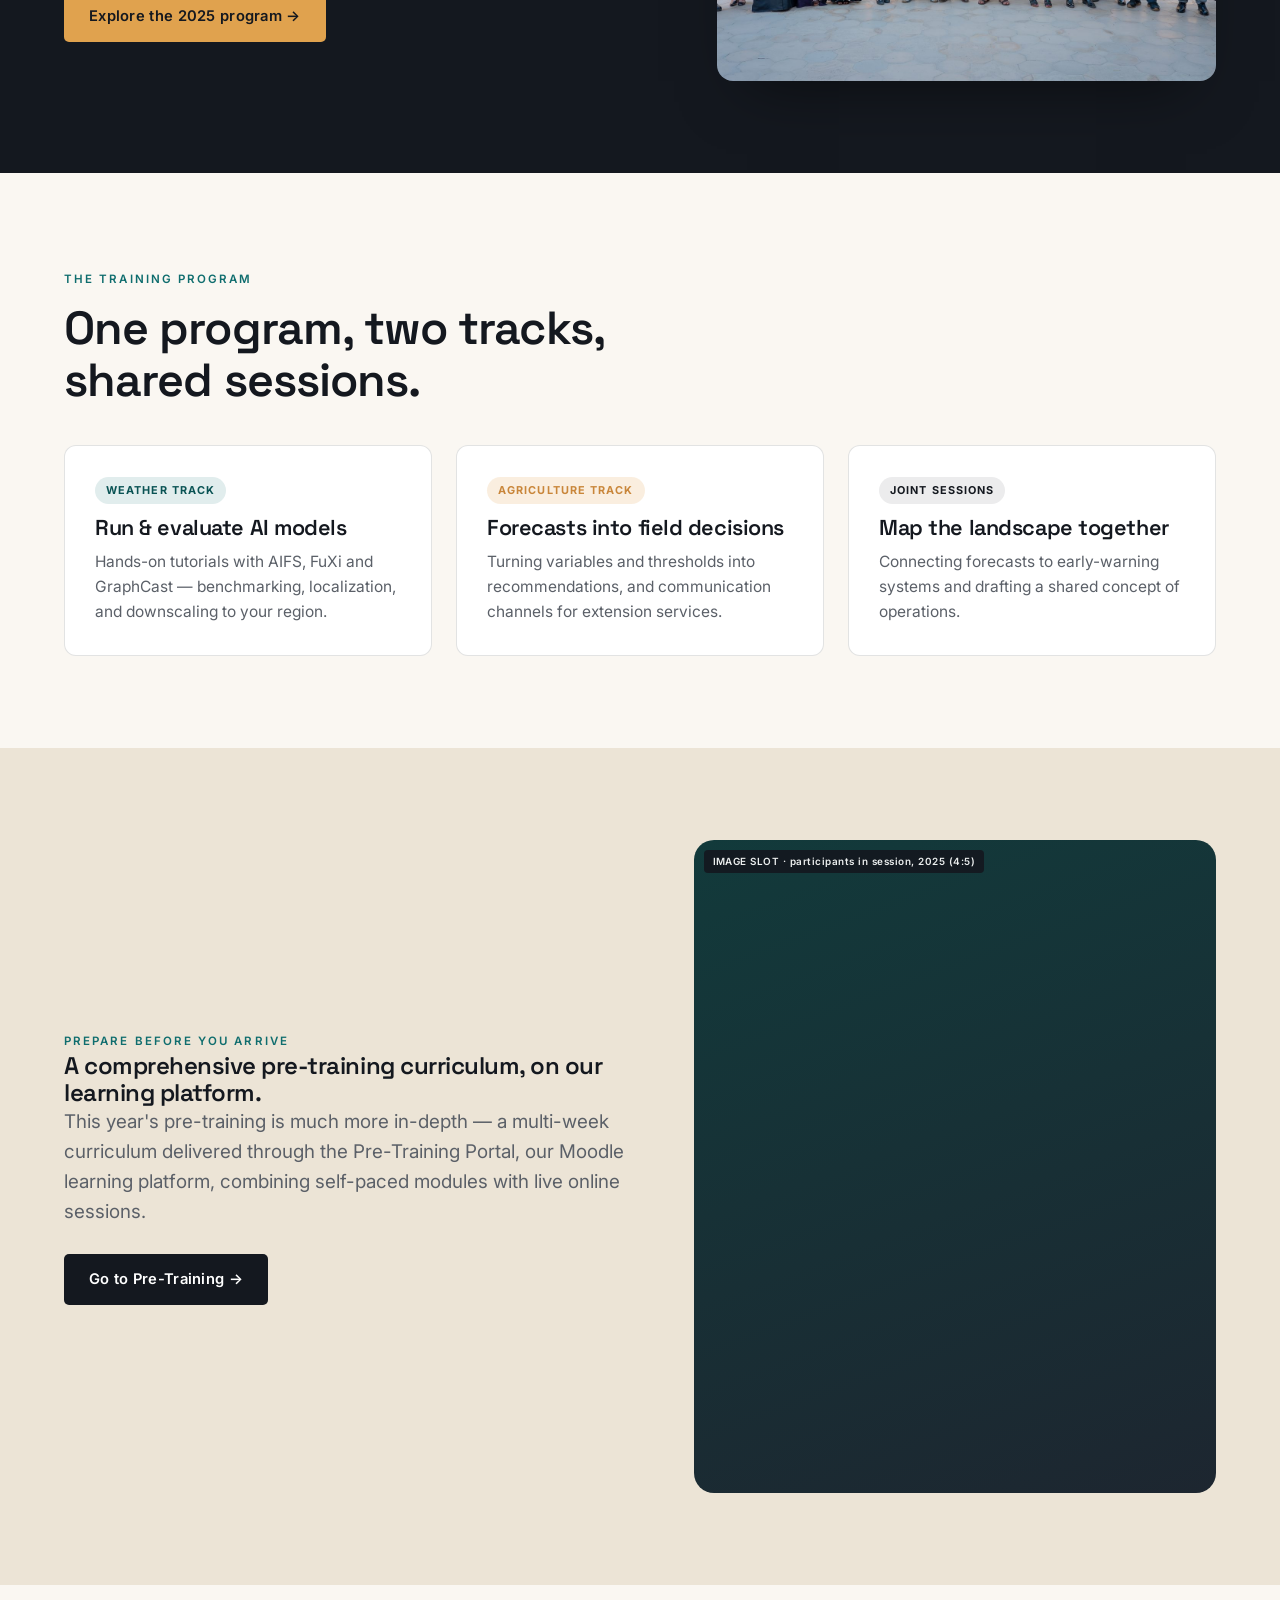
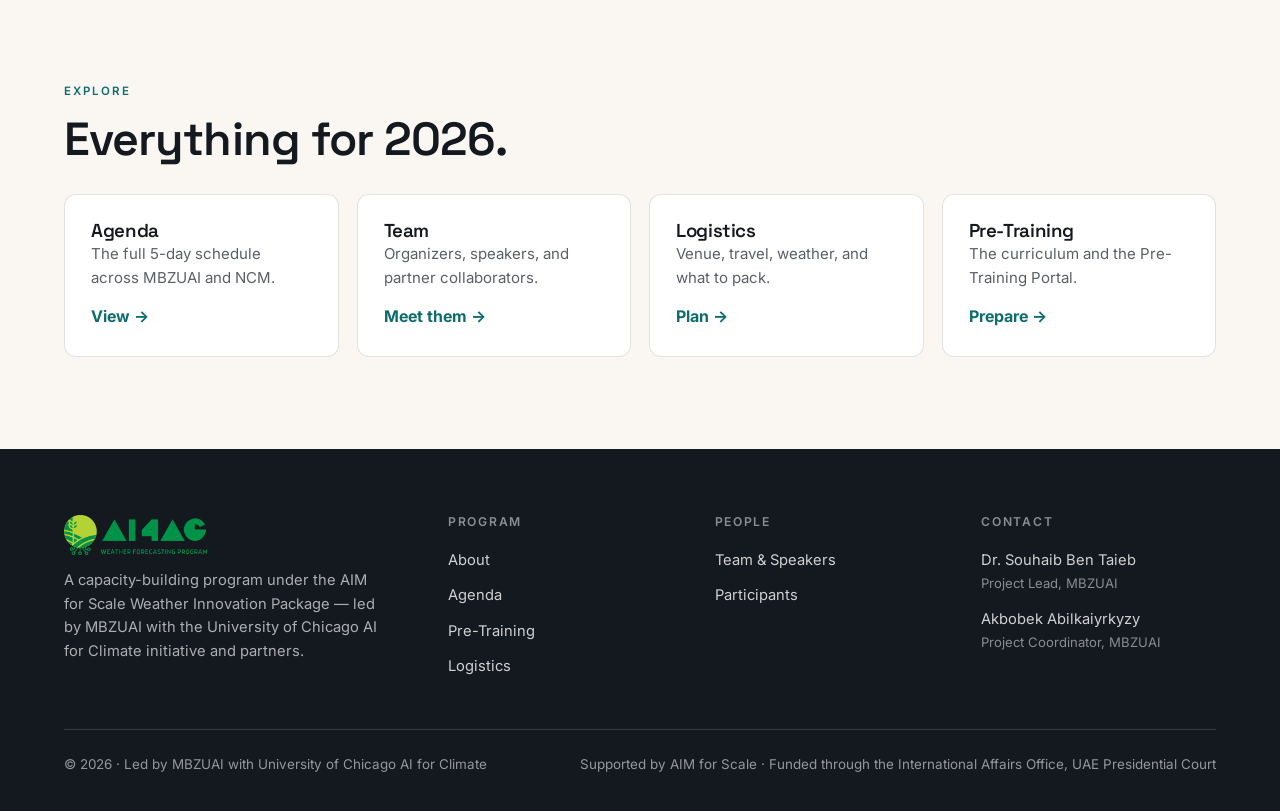
==== commit fe905c07: "Update website content and branding" ====
--- a/index.html
+++ b/index.html
@@ -3,12 +3,13 @@
 <head>
 <meta charset="UTF-8">
 <meta name="viewport" content="width=device-width, initial-scale=1.0">
-<title>AI for Weather Forecasting Training Program · MBZUAI · AIM for Scale</title>
+<title>AI4AG Weather Forecasting Program · MBZUAI · AIM for Scale</title>
 <meta name="description" content="A non-profit capacity-building program helping national meteorological services and ministries of agriculture generate AI-driven weather forecasts for farmers. The 2026 program · November 9–13, 2026 · MBZUAI, Abu Dhabi.">
 <link rel="preconnect" href="https://fonts.googleapis.com">
 <link rel="preconnect" href="https://fonts.gstatic.com" crossorigin>
 <link href="https://fonts.googleapis.com/css2?family=Space+Grotesk:wght@400;500;600;700&family=Inter:wght@400;500;600;700&display=swap" rel="stylesheet">
 <link rel="stylesheet" href="styles.css">
+<link rel="icon" type="image/png" href="assets/favicon.png">
 <style>
 /* homepage-only hero */
 .hero{position:relative;min-height:100vh;display:flex;align-items:center;color:#fff;overflow:hidden}
@@ -74,6 +75,8 @@
 .mini2025 .m{border-top:2px solid rgba(255,255,255,.2);padding-top:14px}
 .mini2025 .f{font-family:var(--serif);font-size:2.4rem;font-weight:600;line-height:1}
 .mini2025 .c{color:rgba(255,255,255,.65);font-size:.85rem;margin-top:4px}
+.ccts{display:flex;flex-wrap:wrap;gap:10px}
+.cchip{background:#fff;border:1px solid var(--line);border-radius:100px;padding:9px 16px;font-size:.94rem;font-weight:600}
 @media(max-width:760px){.split2025{grid-template-columns:1fr;gap:28px}}
 @media(max-width:900px){.stat-row{grid-template-columns:1fr 1fr}.quotes{grid-template-columns:1fr}.split{grid-template-columns:1fr;gap:30px}.linkrow{grid-template-columns:1fr 1fr}.gal{grid-template-columns:1fr 1fr}}
 @media(max-width:560px){.stat-row,.linkrow,.gal{grid-template-columns:1fr}.hero-meta{gap:22px}}
@@ -84,7 +87,7 @@
 <!-- NAV -->
 <nav class="nav attop" id="nav">
   <div class="wrap nav-inner">
-    <a class="brand" href="index.html"><span class="mark"></span>AI for Weather Forecasting<br>Training Program</a>
+    <a class="brand" href="index.html"><img class="logo" src="assets/logo.png" alt="AI4AG Weather Forecasting Program"></a>
     <div class="links">
       <a href="#about">About</a>
       <a href="agenda.html">Agenda</a>
@@ -97,7 +100,7 @@
   </div>
 </nav>
 <div class="sheet" id="sheet">
-  <div class="top"><span class="brand"><span class="mark"></span>AI for Weather Forecasting</span><button class="x" id="closeSheet">&times;</button></div>
+  <div class="top"><span class="brand"><img class="logo" src="assets/logo.png" alt="AI4AG Weather Forecasting Program"></span><button class="x" id="closeSheet">&times;</button></div>
   <a href="#about">About</a><a href="agenda.html">Agenda</a><a href="team.html">Team</a>
   <a href="pre-training.html">Pre-Training</a><a href="logistics.html">Logistics</a><a href="2025.html">2025</a>
 </div>
@@ -106,17 +109,17 @@
 <header class="hero">
   <div class="hero-bg"></div>
   <div class="wrap">
-    <span class="pill"><span class="dot"></span>The 2026 Program · Capacity-building</span>
-    <h1>Putting AI-driven weather forecasting in the hands of national services.</h1>
-    <p class="lead">A non-profit training program helping meteorologists and agricultural specialists generate their own AI-based forecasts — tailored to farmers, and built to run in data-limited settings.</p>
+    <span class="pill"><span class="dot"></span>The 2026 Program · Nov 9–13, 2026</span>
+    <h1>Equipping governments to deliver AI-powered forecasts that benefit farmers at scale.</h1>
+    <p class="lead">A hands-on training program bringing together meteorologists and agricultural specialists from national government services to build capacity in AI-powered weather forecasting. Participants learn to generate, evaluate, and deploy regionally tailored AI forecasts, translating cutting-edge technology into practical agricultural advisory services that can reach smallholder farmers at scale.</p>
     <div class="hero-cta">
       <a class="btn btn-accent" href="#about">About the program</a>
       <a class="btn btn-outline" href="agenda.html">View the agenda</a>
     </div>
     <div class="hero-meta">
-      <div><div class="k">Nov 9–13, 2026</div><div class="l">2026 · MBZUAI, Abu Dhabi</div></div>
+      <div><div class="k">Nov 9–13, 2026</div><div class="l">MBZUAI &amp; NCM UAE · Abu Dhabi</div></div>
       <div><div class="k">5 days</div><div class="l">Weather &amp; Agriculture tracks</div></div>
-      <div><div class="k">13 countries</div><div class="l">In the 2026 cohort</div></div>
+      <div><div class="k">15 countries</div><div class="l">In the 2026 cohort</div></div>
     </div>
   </div>
 </header>
@@ -127,23 +130,23 @@
     <div class="logolock">
       <span class="logolabel">Led by MBZUAI · in collaboration with</span>
       <div class="logorow">
-        <img src="https://ai4farmcast.ai/assets/logos/mbzuai.jpg" alt="MBZUAI" loading="lazy">
-        <img src="https://ai4farmcast.ai/assets/logos/uchicago.png" alt="University of Chicago — AI for Climate" loading="lazy">
-        <img src="https://ai4farmcast.ai/assets/logos/ncmuae.png" alt="UAE National Center of Meteorology" loading="lazy">
-        <img src="https://ai4farmcast.ai/assets/logos/aim4scale.png" alt="AIM for Scale" loading="lazy">
-        <img src="https://ai4farmcast.ai/assets/logos/uaew.jpg" alt="UAE Presidential Court" loading="lazy">
+        <img src="assets/logos/mbzuai.jpg" alt="MBZUAI" loading="lazy">
+        <img src="assets/logos/uchicago.png" alt="University of Chicago — AI for Climate" loading="lazy">
+        <img src="assets/logos/ncmuae.png" alt="UAE National Center of Meteorology" loading="lazy">
+        <img src="assets/logos/aim4scale.png" alt="AIM for Scale" loading="lazy">
+        <img src="assets/logos/uaew.jpg" alt="UAE Presidential Court" loading="lazy">
       </div>
       <span class="logolabel" style="margin-top:4px">With collaborating institutions</span>
       <div class="logorow sm">
-        <img src="https://ai4farmcast.ai/assets/logos/wmo.png" alt="WMO" loading="lazy">
-        <img src="https://ai4farmcast.ai/assets/logos/ecmwf.png" alt="ECMWF" loading="lazy">
-        <img src="https://ai4farmcast.ai/assets/logos/rhiza.png" alt="Rhiza Research" loading="lazy">
-        <img src="https://ai4farmcast.ai/assets/logos/tahmo.png" alt="TAHMO" loading="lazy">
-        <img src="https://ai4farmcast.ai/assets/logos/metnorway.png" alt="MET Norway" loading="lazy">
-        <img src="https://ai4farmcast.ai/assets/logos/g42inception.png" alt="G42 · Inception" loading="lazy">
-        <img src="https://ai4farmcast.ai/assets/logos/deepmind.png" alt="Google DeepMind" loading="lazy">
-        <img src="https://ai4farmcast.ai/assets/logos/google.png" alt="Google" loading="lazy">
-        <img src="https://ai4farmcast.ai/assets/logos/africlimate.png" alt="AfriClimate AI" loading="lazy">
+        <img src="assets/logos/wmo.png" alt="WMO" loading="lazy">
+        <img src="assets/logos/ecmwf.png" alt="ECMWF" loading="lazy">
+        <img src="assets/logos/rhiza.png" alt="Rhiza Research" loading="lazy">
+        <img src="assets/logos/tahmo.png" alt="TAHMO" loading="lazy">
+        <img src="assets/logos/metnorway.png" alt="MET Norway" loading="lazy">
+        <img src="assets/logos/g42inception.png" alt="G42 · Inception" loading="lazy">
+        <img src="assets/logos/deepmind.png" alt="Google DeepMind" loading="lazy">
+        <img src="assets/logos/google.png" alt="Google" loading="lazy">
+        <img src="assets/logos/africlimate.png" alt="AfriClimate AI" loading="lazy">
       </div>
       <!-- Logos referenced from the current site. Host local copies at /assets/logos/ before launch. -->
     </div>
@@ -184,6 +187,24 @@
         <h3>Advancing the methods</h3>
         <p>Research on probabilistic and subseasonal-to-seasonal forecasting, and generalizing models across regions.</p>
       </div>
+    </div>
+  </div>
+</section>
+
+<!-- PARTICIPATING COUNTRIES (2026) -->
+<section>
+  <div class="wrap reveal">
+    <div class="sec-head" style="margin-bottom:24px">
+      <span class="eyebrow">The 2026 cohort</span>
+      <h2>15 participating countries.</h2>
+      <p class="lead">Meteorologists and agricultural specialists from national services across Africa, Asia, and Latin America.</p>
+    </div>
+    <div class="ccts">
+      <span class="cchip">🇸🇳 Senegal</span><span class="cchip">🇷🇼 Rwanda</span><span class="cchip">🇨🇴 Colombia</span>
+      <span class="cchip">🇵🇪 Peru</span><span class="cchip">🇧🇴 Bolivia</span><span class="cchip">🇵🇭 Philippines</span>
+      <span class="cchip">🇮🇩 Indonesia</span><span class="cchip">🇵🇰 Pakistan</span><span class="cchip">🇳🇬 Nigeria</span>
+      <span class="cchip">🇪🇹 Ethiopia</span><span class="cchip">🇰🇪 Kenya</span><span class="cchip">🇿🇲 Zambia</span>
+      <span class="cchip">🇱🇦 Lao PDR</span><span class="cchip">🇨🇱 Chile</span><span class="cchip">🇧🇩 Bangladesh</span>
     </div>
   </div>
 </section>
@@ -223,13 +244,8 @@
   <div class="wrap reveal split">
     <div>
       <span class="eyebrow">Prepare before you arrive</span>
-      <h2>A foundations curriculum, in the Pre-Training Portal.</h2>
-      <p class="lead">Every participant works through a self-paced series before the workshop.</p>
-      <ul class="checklist">
-        <li>Twelve self-paced video modules with knowledge checks</li>
-        <li>Curated deep-dive resources from ECMWF, MetEd &amp; WMO</li>
-        <li>Progress tracking &amp; certificates for participants, facilitators &amp; organizers</li>
-      </ul>
+      <h2>A comprehensive pre-training curriculum, on our learning platform.</h2>
+      <p class="lead">This year's pre-training is much more in-depth — a multi-week curriculum delivered through the Pre-Training Portal, our Moodle learning platform, combining self-paced modules with live online sessions.</p>
       <div style="margin-top:26px"><a class="btn btn-primary" href="pre-training.html">Go to Pre-Training →</a></div>
     </div>
     <div class="media-card note" data-note="IMAGE SLOT · participants in session, 2025 (4:5)"></div>
@@ -254,7 +270,7 @@
   <div class="wrap">
     <div class="foot-grid">
       <div>
-        <span class="brand"><span class="mark"></span>AI for Weather Forecasting</span>
+        <span class="brand"><img class="logo" src="assets/logo.png" alt="AI4AG Weather Forecasting Program"></span>
         <p class="foot-note">A capacity-building program under the AIM for Scale Weather Innovation Package — led by MBZUAI with the University of Chicago AI for Climate initiative and partners.</p>
       </div>
       <div><h4>Program</h4><a href="#about">About</a><a href="agenda.html">Agenda</a><a href="pre-training.html">Pre-Training</a><a href="logistics.html">Logistics</a></div>
--- a/styles.css
+++ b/styles.css
@@ -44,6 +44,10 @@
 .nav-inner{display:flex;align-items:center;justify-content:space-between;gap:24px;padding:14px 0}
 .brand{display:flex;align-items:center;gap:11px;font-family:var(--serif);font-weight:600;font-size:1rem;line-height:1.15;letter-spacing:-.01em;max-width:22ch}
 .brand .mark{width:32px;height:32px;border-radius:8px;background:linear-gradient(135deg,var(--teal),var(--amber));flex:0 0 auto}
+.brand .logo{height:38px;width:auto;display:block}
+.sheet .brand .logo{height:34px}
+footer .brand .logo{height:40px}
+@media(max-width:560px){.brand .logo{height:32px}}
 .nav.overhero .brand,.nav.overhero .links a{color:#fff}
 .links{display:flex;align-items:center;gap:26px}
 .links a{font-size:.92rem;font-weight:500;padding:4px 0}
@@ -57,7 +61,7 @@
 
 /* partner strip — the co-branded identity */
 .partners{background:var(--ink);color:#fff;padding:20px 0}
-.partners.light{background:#fff;color:var(--ink);border-bottom:1px solid var(--line)}
+.partners.light{background:var(--paper);color:var(--ink);border-bottom:1px solid var(--line);padding:26px 0}
 .partners-inner{display:flex;align-items:center;gap:14px 30px;flex-wrap:wrap;justify-content:center}
 .partners .plabel{font-size:.7rem;letter-spacing:.16em;text-transform:uppercase;color:rgba(255,255,255,.5)}
 .partners.light .plabel{color:var(--muted)}
@@ -69,11 +73,10 @@
 /* image-based partner lockup */
 .logolock{display:flex;flex-direction:column;gap:18px;align-items:center;text-align:center}
 .logolabel{font-size:.7rem;letter-spacing:.16em;text-transform:uppercase;color:var(--muted);font-weight:600}
-.logorow{display:flex;align-items:center;justify-content:center;gap:20px 40px;flex-wrap:wrap}
-.logorow img{height:52px;width:auto;object-fit:contain}
-.logorow.sm{gap:16px 30px}
-.logorow.sm img{height:32px;filter:grayscale(1);opacity:.7;transition:.2s}
-.logorow.sm img:hover{filter:none;opacity:1}
+.logorow{display:flex;align-items:center;justify-content:center;gap:14px 18px;flex-wrap:wrap}
+.logorow img{height:64px;width:auto;object-fit:contain;background:#fff;border:1px solid var(--line);border-radius:12px;padding:10px 16px;box-shadow:0 6px 18px -12px rgba(0,0,0,.25)}
+.logorow.sm{gap:12px 14px}
+.logorow.sm img{height:54px;padding:8px 14px}
 .logodiv{width:1px;height:34px;background:var(--line)}
 @media(max-width:560px){.logorow img{height:40px}.logorow.sm img{height:26px}}
 
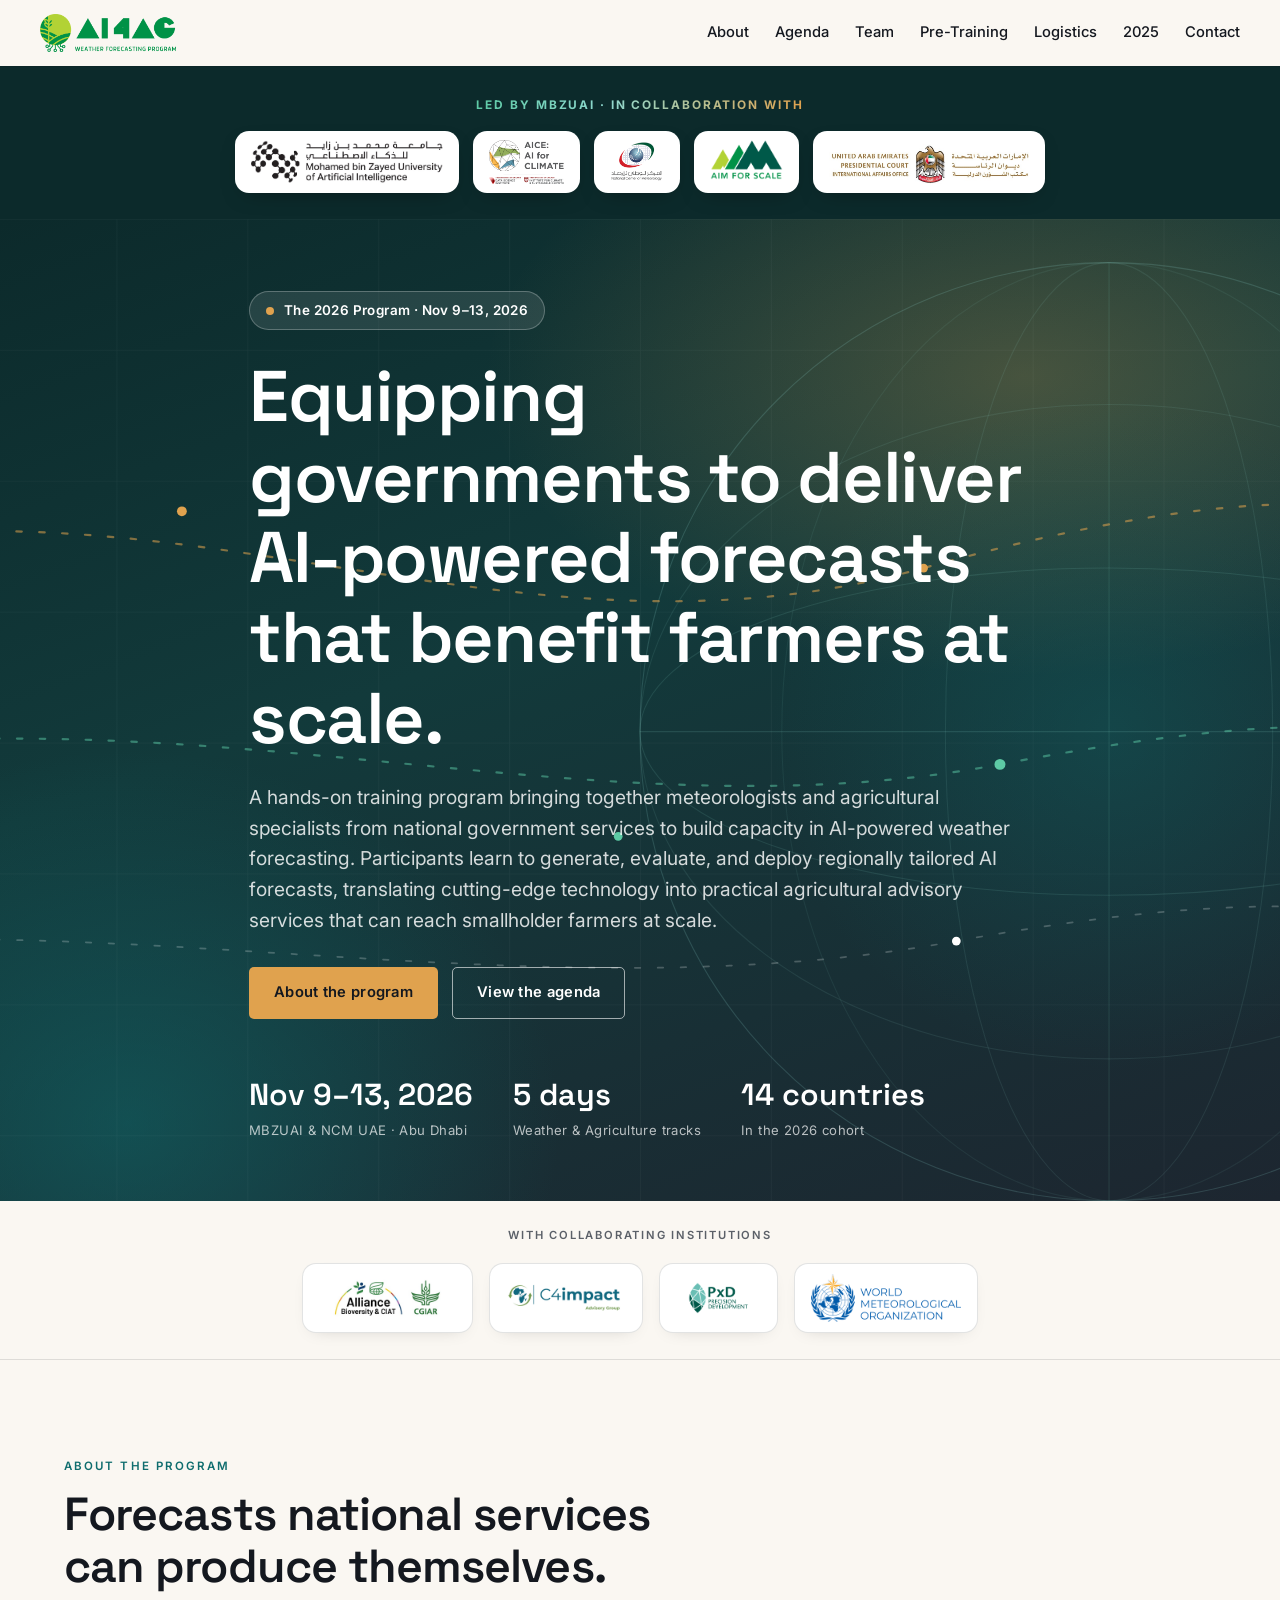
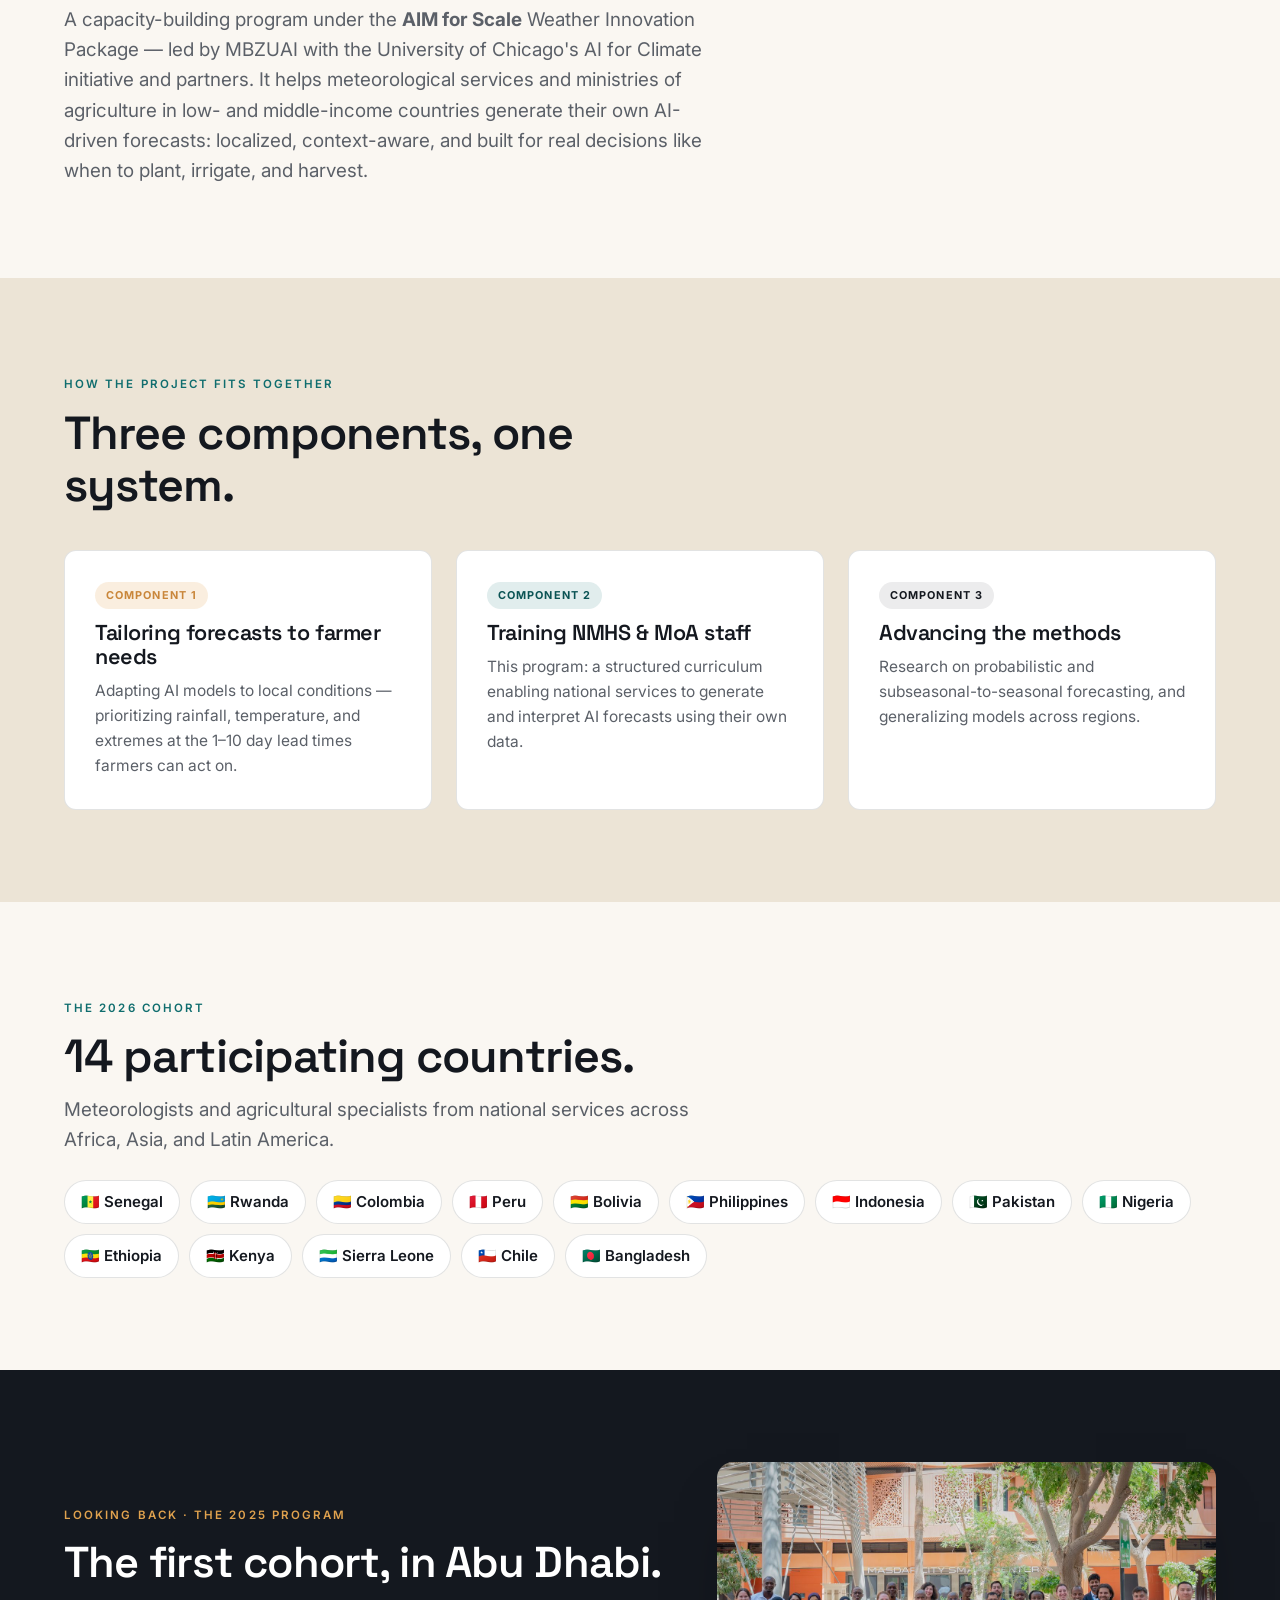
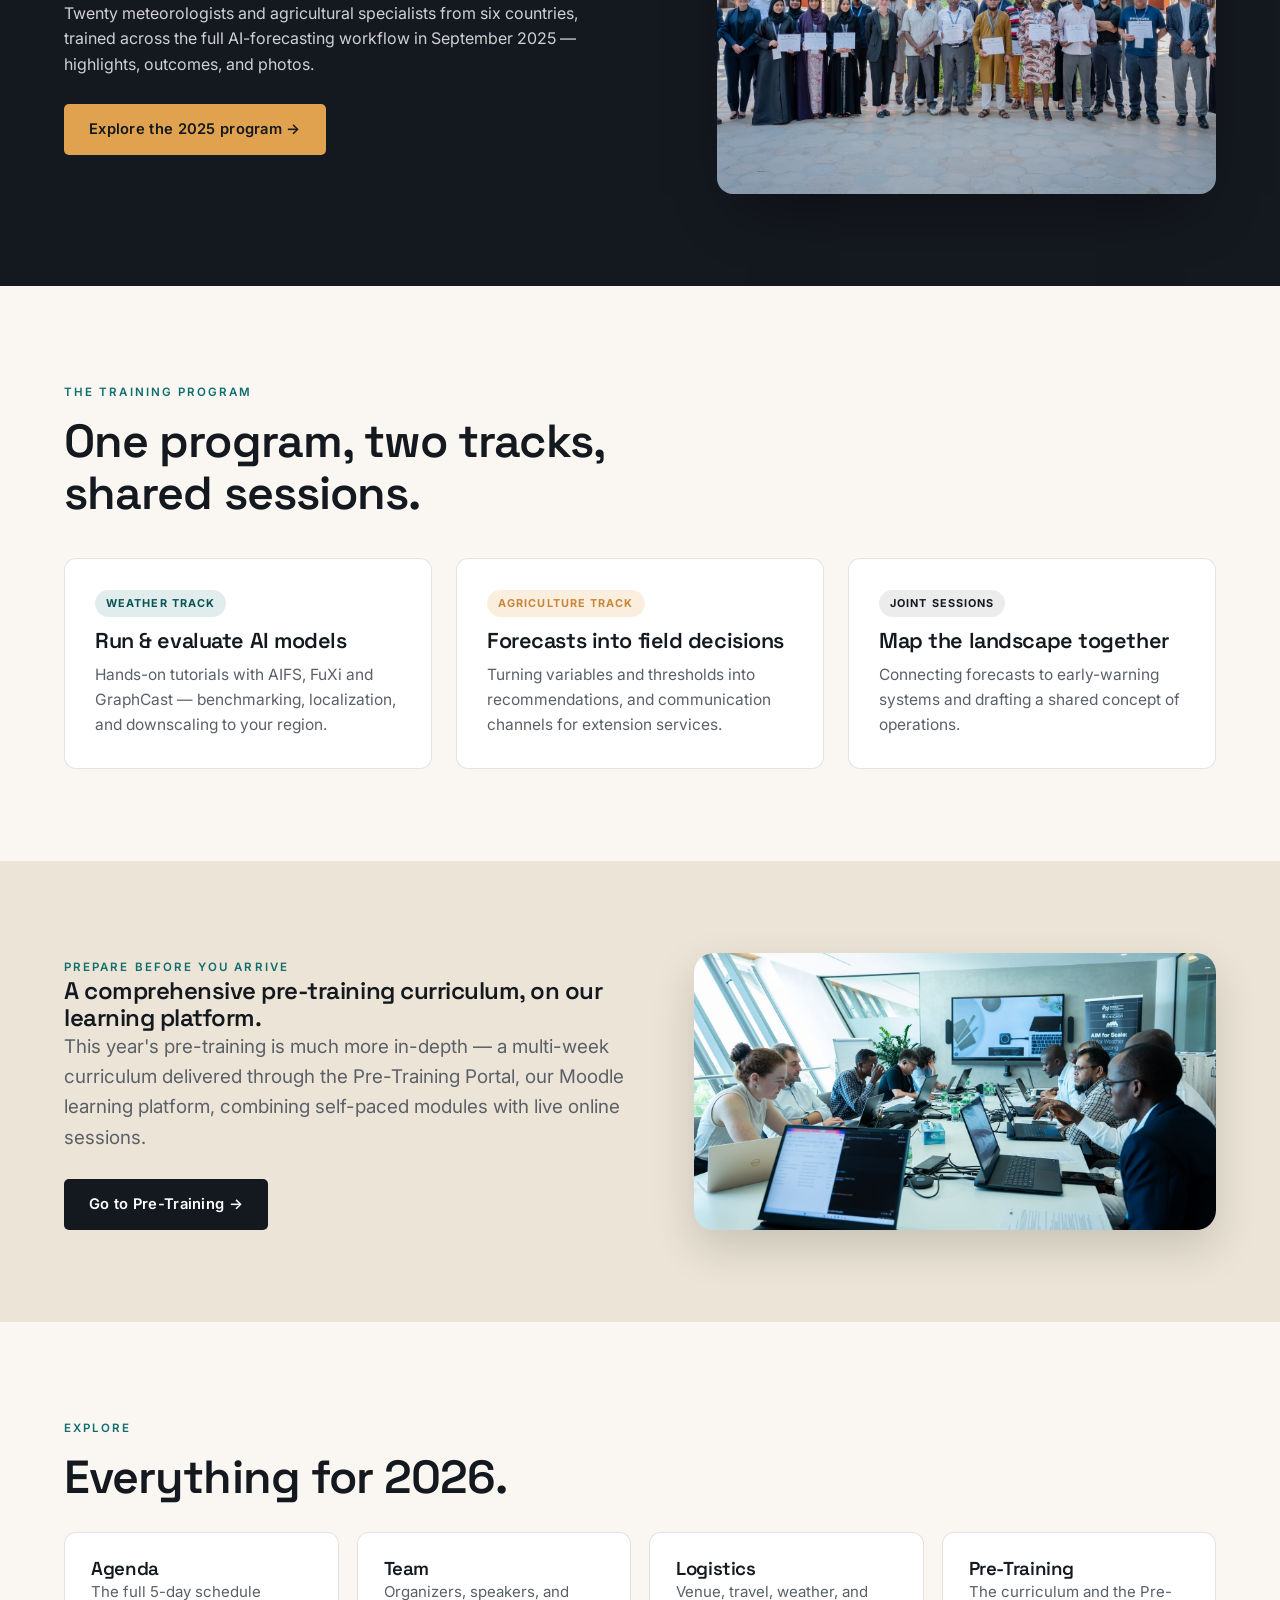
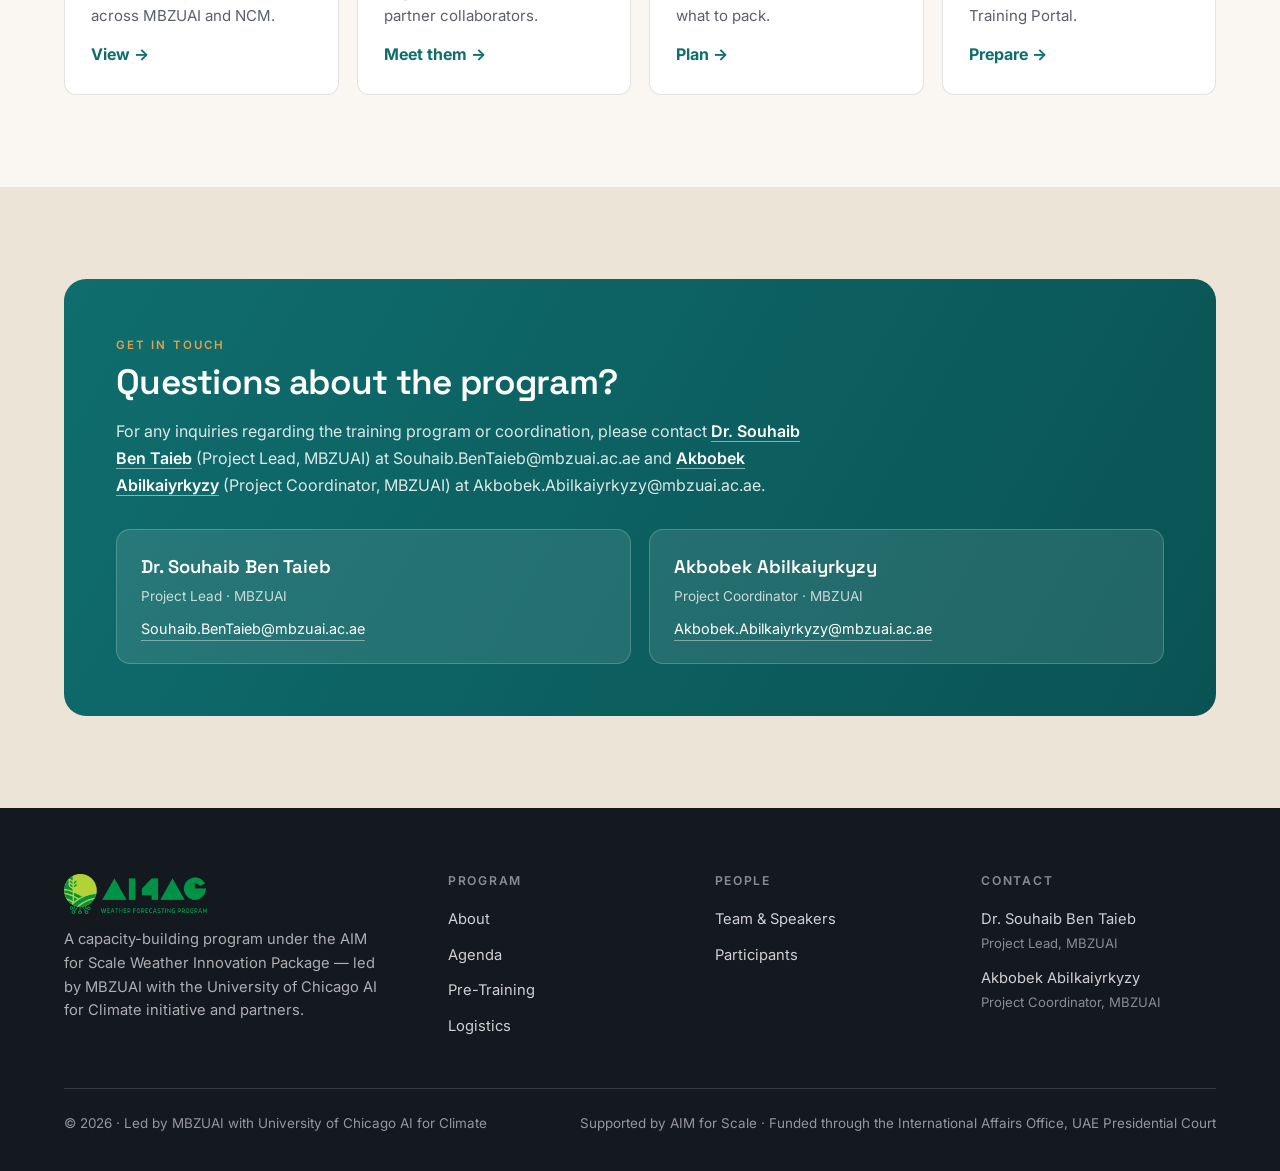
==== commit 2ffac9b8: "Updated partners logo and agenda" ====
--- a/index.html
+++ b/index.html
@@ -17,6 +17,18 @@
 .hero-bg::after{content:"";position:absolute;inset:0;background:
   radial-gradient(900px 500px at 80% 16%,rgba(224,162,78,.26),transparent 60%),
   radial-gradient(720px 620px at 10% 92%,rgba(15,109,110,.5),transparent 60%)}
+.hero-motif{position:absolute;inset:0;z-index:1;width:100%;height:100%;pointer-events:none}
+.hero-motif .flow{stroke-dasharray:5 16;animation:heroFlow 9s linear infinite}
+.hero-motif .flow.f2{animation-duration:13s}
+.hero-motif .flow.f3{animation-duration:17s}
+@keyframes heroFlow{to{stroke-dashoffset:-210}}
+.hero-motif .node{animation:heroPulse 4.5s ease-in-out infinite}
+.hero-motif .node.n2{animation-delay:1.2s}
+.hero-motif .node.n3{animation-delay:2.4s}
+@keyframes heroPulse{0%,100%{opacity:.3;r:3.5}50%{opacity:.95;r:5.5}}
+.hero-motif .spin{transform-box:view-box;transform-origin:1150px 470px;animation:heroSpin 90s linear infinite}
+@keyframes heroSpin{to{transform:rotate(360deg)}}
+@media(prefers-reduced-motion:reduce){.hero-motif *{animation:none!important}}
 .hero .wrap{position:relative;z-index:2;padding-top:72px;padding-bottom:60px}
 .hero h1{font-size:clamp(2.5rem,5.6vw,4.6rem);max-width:17ch}
 .hero .lead{color:rgba(255,255,255,.82);font-size:1.2rem;margin:24px 0 32px}
@@ -26,12 +38,13 @@
 .hero-cta{display:flex;gap:14px;flex-wrap:wrap}
 .hero .btn-outline{border-color:rgba(255,255,255,.6);color:#fff}
 .hero .btn-outline:hover{background:#fff;color:var(--ink);border-color:#fff}
-/* homepage nav: fixed, transparent over the dark hero, solid on scroll */
-.nav{position:fixed;top:0;left:0;right:0;transition:background .3s,box-shadow .3s,backdrop-filter .3s}
-.nav.attop{background:transparent;box-shadow:none;backdrop-filter:none;-webkit-backdrop-filter:none}
-.nav.attop .brand,.nav.attop .links a{color:#fff}
-.nav.attop .links a:hover{color:var(--amber)}
-.nav.attop .burger{color:#fff}
+/* organizer logo strip — sits on the hero's dark background, seamless into the hero */
+.orgstrip{background:#0c2a2b;padding:30px 0 26px}
+.orgstrip .logolock{gap:16px}
+.orgstrip .logolabel{font-size:.74rem;font-weight:700;background:linear-gradient(90deg,#5DCAA5 0%,#8fd8cf 40%,#E0A24E 100%);-webkit-background-clip:text;background-clip:text;color:transparent}
+.orgstrip .logorow{flex-wrap:nowrap;gap:14px}
+.orgstrip .logorow img{height:62px;padding:9px 16px;border:0;box-shadow:0 8px 22px -12px rgba(0,0,0,.5)}
+@media(max-width:820px){.orgstrip .logorow{flex-wrap:wrap}.orgstrip .logorow img{height:50px}}
 .hero-meta{display:flex;gap:40px;margin-top:52px;flex-wrap:wrap}
 .hero-meta .k{font-family:var(--serif);font-size:1.9rem;font-weight:600}
 .hero-meta .l{font-size:.82rem;color:rgba(255,255,255,.7);letter-spacing:.03em}
@@ -58,12 +71,25 @@
 .gal .cell{background:var(--sand-2);border-radius:12px;position:relative}
 .gal .cell.tall{grid-row:span 2}.gal .cell.wide{grid-column:span 2}
 .gal .cell::before{content:"◱ Ed.1 photo";position:absolute;top:12px;left:12px;font-size:.7rem;color:rgba(20,24,31,.4);font-weight:600}
-.split{display:grid;grid-template-columns:1.05fr .95fr;gap:52px;align-items:center}
+.split{display:grid;grid-template-columns:1.05fr .95fr;gap:52px;align-items:stretch}
+.mediawrap{position:relative;border-radius:20px;overflow:hidden;min-height:260px;box-shadow:0 18px 44px rgba(20,24,31,.16)}
 .checklist{list-style:none;margin-top:20px;display:grid;gap:13px}
 .checklist li{display:flex;gap:12px;font-size:1rem}
 .checklist li::before{content:"";flex:0 0 auto;width:22px;height:22px;border-radius:50%;background:rgba(15,109,110,.14);
   background-image:linear-gradient(var(--teal),var(--teal));background-size:10px 2px;background-repeat:no-repeat;background-position:center;margin-top:3px}
 .media-card{aspect-ratio:4/5;border-radius:20px;background:linear-gradient(160deg,#123a3b,#1d2630)}
+.split-photo{position:absolute;inset:0;width:100%;height:100%;object-fit:cover;display:block}
+.contactcard{background:linear-gradient(120deg,var(--teal),var(--teal-d));color:#fff;border-radius:22px;padding:52px}
+.contactcard h2{color:#fff;font-size:clamp(1.6rem,3vw,2.2rem);margin-top:6px}
+.contactcard>p{color:rgba(255,255,255,.85);margin:16px 0 8px;max-width:70ch;line-height:1.7}
+.contactcard>p a{color:#fff;font-weight:600;border-bottom:1px solid rgba(255,255,255,.5)}
+.contactrow{display:grid;grid-template-columns:1fr 1fr;gap:18px;margin-top:30px}
+.contactperson{display:flex;flex-direction:column;gap:4px;background:rgba(255,255,255,.1);border:1px solid rgba(255,255,255,.2);border-radius:14px;padding:22px 24px;transition:background .2s}
+.contactperson:hover{background:rgba(255,255,255,.16)}
+.contactperson .cp-name{font-family:var(--serif);font-size:1.15rem;font-weight:600}
+.contactperson .cp-role{font-size:.85rem;color:rgba(255,255,255,.75)}
+.contactperson .cp-mail{font-size:.9rem;color:#fff;margin-top:6px;border-bottom:1px solid rgba(255,255,255,.4);align-self:flex-start}
+@media(max-width:640px){.contactcard{padding:34px}.contactrow{grid-template-columns:1fr}}
 .linkrow{display:grid;grid-template-columns:repeat(4,1fr);gap:18px;margin-top:8px}
 .linkrow-5{grid-template-columns:repeat(5,1fr)}
 .linkcard{background:#fff;border:1px solid var(--line);border-radius:12px;padding:26px;transition:.2s;display:block}
@@ -85,7 +111,7 @@
 <body>
 
 <!-- NAV -->
-<nav class="nav attop" id="nav">
+<nav class="nav" id="nav">
   <div class="wrap nav-inner">
     <a class="brand" href="index.html"><img class="logo" src="assets/logo.png" alt="AI4AG Weather Forecasting Program"></a>
     <div class="links">
@@ -95,6 +121,7 @@
       <a href="pre-training.html">Pre-Training</a>
       <a href="logistics.html">Logistics</a>
       <a href="2025.html">2025</a>
+      <a href="#contact">Contact</a>
     </div>
     <button class="burger" id="burger" aria-label="Open menu"><span></span><span></span><span></span></button>
   </div>
@@ -103,29 +130,11 @@
   <div class="top"><span class="brand"><img class="logo" src="assets/logo.png" alt="AI4AG Weather Forecasting Program"></span><button class="x" id="closeSheet">&times;</button></div>
   <a href="#about">About</a><a href="agenda.html">Agenda</a><a href="team.html">Team</a>
   <a href="pre-training.html">Pre-Training</a><a href="logistics.html">Logistics</a><a href="2025.html">2025</a>
+  <a href="#contact">Contact</a>
 </div>
 
-<!-- HERO -->
-<header class="hero">
-  <div class="hero-bg"></div>
-  <div class="wrap">
-    <span class="pill"><span class="dot"></span>The 2026 Program · Nov 9–13, 2026</span>
-    <h1>Equipping governments to deliver AI-powered forecasts that benefit farmers at scale.</h1>
-    <p class="lead">A hands-on training program bringing together meteorologists and agricultural specialists from national government services to build capacity in AI-powered weather forecasting. Participants learn to generate, evaluate, and deploy regionally tailored AI forecasts, translating cutting-edge technology into practical agricultural advisory services that can reach smallholder farmers at scale.</p>
-    <div class="hero-cta">
-      <a class="btn btn-accent" href="#about">About the program</a>
-      <a class="btn btn-outline" href="agenda.html">View the agenda</a>
-    </div>
-    <div class="hero-meta">
-      <div><div class="k">Nov 9–13, 2026</div><div class="l">MBZUAI &amp; NCM UAE · Abu Dhabi</div></div>
-      <div><div class="k">5 days</div><div class="l">Weather &amp; Agriculture tracks</div></div>
-      <div><div class="k">15 countries</div><div class="l">In the 2026 cohort</div></div>
-    </div>
-  </div>
-</header>
-
-<!-- PARTNER LOCKUP (real logos) -->
-<div class="partners light">
+<!-- ORGANIZER TOP STRIP -->
+<div class="orgstrip">
   <div class="wrap">
     <div class="logolock">
       <span class="logolabel">Led by MBZUAI · in collaboration with</span>
@@ -136,19 +145,76 @@
         <img src="assets/logos/aim4scale.png" alt="AIM for Scale" loading="lazy">
         <img src="assets/logos/uaew.jpg" alt="UAE Presidential Court" loading="lazy">
       </div>
-      <span class="logolabel" style="margin-top:4px">With collaborating institutions</span>
+    </div>
+  </div>
+</div>
+
+<!-- HERO -->
+<header class="hero">
+  <div class="hero-bg"></div>
+  <svg class="hero-motif" viewBox="0 0 1440 900" preserveAspectRatio="xMidYMid slice" aria-hidden="true">
+    <defs>
+      <pattern id="hgrid" width="120" height="120" patternUnits="userSpaceOnUse">
+        <path d="M120 0 H0 V120" fill="none" stroke="#ffffff" stroke-opacity=".05"/>
+      </pattern>
+      <radialGradient id="hglow" cx="50%" cy="50%" r="50%">
+        <stop offset="0%" stop-color="#0F6D6E" stop-opacity=".32"/>
+        <stop offset="72%" stop-color="#0F6D6E" stop-opacity="0"/>
+      </radialGradient>
+    </defs>
+    <rect width="1440" height="900" fill="url(#hgrid)"/>
+    <g transform="translate(1150 470)">
+      <circle r="430" fill="url(#hglow)"/>
+      <circle r="430" fill="none" stroke="#8fd8cf" stroke-opacity=".18"/>
+      <ellipse rx="430" ry="150" fill="none" stroke="#8fd8cf" stroke-opacity=".12"/>
+      <ellipse rx="430" ry="300" fill="none" stroke="#8fd8cf" stroke-opacity=".1"/>
+      <line x1="-430" y1="0" x2="430" y2="0" stroke="#8fd8cf" stroke-opacity=".14"/>
+      <g class="spin" style="transform-origin:1150px 470px">
+        <ellipse rx="150" ry="430" fill="none" stroke="#8fd8cf" stroke-opacity=".1"/>
+        <ellipse rx="300" ry="430" fill="none" stroke="#8fd8cf" stroke-opacity=".08"/>
+        <line x1="0" y1="-430" x2="0" y2="430" stroke="#8fd8cf" stroke-opacity=".12"/>
+      </g>
+    </g>
+    <g fill="none" stroke-linecap="round">
+      <path class="flow" d="M-40 300 C 320 236, 620 420, 980 320 S 1500 258, 1520 360" stroke="#E0A24E" stroke-opacity=".55" stroke-width="2"/>
+      <path class="flow f2" d="M-40 486 C 360 442, 700 566, 1050 500 S 1500 470, 1520 546" stroke="#5DCAA5" stroke-opacity=".5" stroke-width="2"/>
+      <path class="flow f3" d="M-40 664 C 300 642, 660 726, 1010 662 S 1500 640, 1520 706" stroke="#ffffff" stroke-opacity=".22" stroke-width="1.6"/>
+    </g>
+    <g>
+      <circle class="node" cx="300" cy="268" r="4.5" fill="#E0A24E"/>
+      <circle class="node n2" cx="980" cy="320" r="4" fill="#E0A24E"/>
+      <circle class="node n3" cx="700" cy="566" r="4" fill="#5DCAA5"/>
+      <circle class="node n2" cx="1050" cy="500" r="5" fill="#5DCAA5"/>
+      <circle class="node n3" cx="1010" cy="662" r="4" fill="#ffffff"/>
+    </g>
+  </svg>
+  <div class="wrap">
+    <span class="pill"><span class="dot"></span>The 2026 Program · Nov 9–13, 2026</span>
+    <h1>Equipping governments to deliver AI-powered forecasts that benefit farmers at scale.</h1>
+    <p class="lead">A hands-on training program bringing together meteorologists and agricultural specialists from national government services to build capacity in AI-powered weather forecasting. Participants learn to generate, evaluate, and deploy regionally tailored AI forecasts, translating cutting-edge technology into practical agricultural advisory services that can reach smallholder farmers at scale.</p>
+    <div class="hero-cta">
+      <a class="btn btn-accent" href="#about">About the program</a>
+      <a class="btn btn-outline" href="agenda.html">View the agenda</a>
+    </div>
+    <div class="hero-meta">
+      <div><div class="k">Nov 9–13, 2026</div><div class="l">MBZUAI &amp; NCM UAE · Abu Dhabi</div></div>
+      <div><div class="k">5 days</div><div class="l">Weather &amp; Agriculture tracks</div></div>
+      <div><div class="k">14 countries</div><div class="l">In the 2026 cohort</div></div>
+    </div>
+  </div>
+</header>
+
+<!-- PARTNER LOCKUP (real logos) -->
+<div class="partners light">
+  <div class="wrap">
+    <div class="logolock">
+      <span class="logolabel">With collaborating institutions</span>
       <div class="logorow sm">
-        <img src="assets/logos/wmo.png" alt="WMO" loading="lazy">
-        <img src="assets/logos/ecmwf.png" alt="ECMWF" loading="lazy">
-        <img src="assets/logos/rhiza.png" alt="Rhiza Research" loading="lazy">
-        <img src="assets/logos/tahmo.png" alt="TAHMO" loading="lazy">
-        <img src="assets/logos/metnorway.png" alt="MET Norway" loading="lazy">
-        <img src="assets/logos/g42inception.png" alt="G42 · Inception" loading="lazy">
-        <img src="assets/logos/deepmind.png" alt="Google DeepMind" loading="lazy">
-        <img src="assets/logos/google.png" alt="Google" loading="lazy">
-        <img src="assets/logos/africlimate.png" alt="AfriClimate AI" loading="lazy">
-      </div>
-      <!-- Logos referenced from the current site. Host local copies at /assets/logos/ before launch. -->
+        <img src="assets/logos/alliance-cgiar.jpg" alt="Alliance of Bioversity International &amp; CIAT · CGIAR" loading="lazy">
+        <img src="assets/logos/c4impact.png" alt="C4impact Advisory Group" loading="lazy">
+        <img src="assets/logos/pxd.png" alt="Precision Development (PxD)" loading="lazy">
+        <img src="assets/logos/wmo.png" alt="World Meteorological Organization" loading="lazy">
+      </div>
     </div>
   </div>
 </div>
@@ -196,15 +262,15 @@
   <div class="wrap reveal">
     <div class="sec-head" style="margin-bottom:24px">
       <span class="eyebrow">The 2026 cohort</span>
-      <h2>15 participating countries.</h2>
+      <h2>14 participating countries.</h2>
       <p class="lead">Meteorologists and agricultural specialists from national services across Africa, Asia, and Latin America.</p>
     </div>
     <div class="ccts">
       <span class="cchip">🇸🇳 Senegal</span><span class="cchip">🇷🇼 Rwanda</span><span class="cchip">🇨🇴 Colombia</span>
       <span class="cchip">🇵🇪 Peru</span><span class="cchip">🇧🇴 Bolivia</span><span class="cchip">🇵🇭 Philippines</span>
       <span class="cchip">🇮🇩 Indonesia</span><span class="cchip">🇵🇰 Pakistan</span><span class="cchip">🇳🇬 Nigeria</span>
-      <span class="cchip">🇪🇹 Ethiopia</span><span class="cchip">🇰🇪 Kenya</span><span class="cchip">🇿🇲 Zambia</span>
-      <span class="cchip">🇱🇦 Lao PDR</span><span class="cchip">🇨🇱 Chile</span><span class="cchip">🇧🇩 Bangladesh</span>
+      <span class="cchip">🇪🇹 Ethiopia</span><span class="cchip">🇰🇪 Kenya</span><span class="cchip">🇸🇱 Sierra Leone</span>
+      <span class="cchip">🇨🇱 Chile</span><span class="cchip">🇧🇩 Bangladesh</span>
     </div>
   </div>
 </section>
@@ -248,7 +314,7 @@
       <p class="lead">This year's pre-training is much more in-depth — a multi-week curriculum delivered through the Pre-Training Portal, our Moodle learning platform, combining self-paced modules with live online sessions.</p>
       <div style="margin-top:26px"><a class="btn btn-primary" href="pre-training.html">Go to Pre-Training →</a></div>
     </div>
-    <div class="media-card note" data-note="IMAGE SLOT · participants in session, 2025 (4:5)"></div>
+    <div class="mediawrap"><img class="split-photo" src="assets/pretraining-session.jpg" alt="Program participants working through sessions during the 2025 training in Abu Dhabi" loading="lazy"></div>
   </div>
 </section>
 
@@ -261,6 +327,29 @@
       <a class="linkcard" href="team.html"><h3>Team</h3><p style="color:var(--muted);font-size:.94rem">Organizers, speakers, and partner collaborators.</p><div class="ar">Meet them →</div></a>
       <a class="linkcard" href="logistics.html"><h3>Logistics</h3><p style="color:var(--muted);font-size:.94rem">Venue, travel, weather, and what to pack.</p><div class="ar">Plan →</div></a>
       <a class="linkcard" href="pre-training.html"><h3>Pre-Training</h3><p style="color:var(--muted);font-size:.94rem">The curriculum and the Pre-Training Portal.</p><div class="ar">Prepare →</div></a>
+    </div>
+  </div>
+</section>
+
+<!-- CONTACT -->
+<section class="band" id="contact">
+  <div class="wrap reveal">
+    <div class="contactcard">
+      <span class="eyebrow" style="color:var(--amber)">Get in touch</span>
+      <h2>Questions about the program?</h2>
+      <p>For any inquiries regarding the training program or coordination, please contact <a href="mailto:Souhaib.BenTaieb@mbzuai.ac.ae">Dr. Souhaib Ben Taieb</a> (Project Lead, MBZUAI) at Souhaib.BenTaieb@mbzuai.ac.ae and <a href="mailto:Akbobek.Abilkaiyrkyzy@mbzuai.ac.ae">Akbobek Abilkaiyrkyzy</a> (Project Coordinator, MBZUAI) at Akbobek.Abilkaiyrkyzy@mbzuai.ac.ae.</p>
+      <div class="contactrow">
+        <a class="contactperson" href="mailto:Souhaib.BenTaieb@mbzuai.ac.ae">
+          <span class="cp-name">Dr. Souhaib Ben Taieb</span>
+          <span class="cp-role">Project Lead · MBZUAI</span>
+          <span class="cp-mail">Souhaib.BenTaieb@mbzuai.ac.ae</span>
+        </a>
+        <a class="contactperson" href="mailto:Akbobek.Abilkaiyrkyzy@mbzuai.ac.ae">
+          <span class="cp-name">Akbobek Abilkaiyrkyzy</span>
+          <span class="cp-role">Project Coordinator · MBZUAI</span>
+          <span class="cp-mail">Akbobek.Abilkaiyrkyzy@mbzuai.ac.ae</span>
+        </a>
+      </div>
     </div>
   </div>
 </section>
@@ -288,9 +377,6 @@
 </footer>
 
 <script>
-const nav=document.getElementById('nav');
-const setNav=()=>nav.classList.toggle('attop',window.scrollY<40);
-setNav();window.addEventListener('scroll',setNav,{passive:true});
 const sheet=document.getElementById('sheet');
 document.getElementById('burger').onclick=()=>sheet.classList.add('open');
 document.getElementById('closeSheet').onclick=()=>sheet.classList.remove('open');
--- a/styles.css
+++ b/styles.css
@@ -74,11 +74,11 @@
 .logolock{display:flex;flex-direction:column;gap:18px;align-items:center;text-align:center}
 .logolabel{font-size:.7rem;letter-spacing:.16em;text-transform:uppercase;color:var(--muted);font-weight:600}
 .logorow{display:flex;align-items:center;justify-content:center;gap:14px 18px;flex-wrap:wrap}
-.logorow img{height:64px;width:auto;object-fit:contain;background:#fff;border:1px solid var(--line);border-radius:12px;padding:10px 16px;box-shadow:0 6px 18px -12px rgba(0,0,0,.25)}
-.logorow.sm{gap:12px 14px}
-.logorow.sm img{height:54px;padding:8px 14px}
+.logorow img{height:92px;width:auto;object-fit:contain;background:#fff;border:1px solid var(--line);border-radius:14px;padding:12px 20px;box-shadow:0 6px 18px -12px rgba(0,0,0,.25)}
+.logorow.sm{gap:14px 16px}
+.logorow.sm img{height:70px;padding:10px 16px}
 .logodiv{width:1px;height:34px;background:var(--line)}
-@media(max-width:560px){.logorow img{height:40px}.logorow.sm img{height:26px}}
+@media(max-width:560px){.logorow img{height:56px}.logorow.sm img{height:40px}}
 
 /* mobile sheet */
 .sheet{position:fixed;inset:0;background:var(--paper);z-index:60;transform:translateX(100%);transition:transform .3s;display:flex;flex-direction:column;padding:24px}
